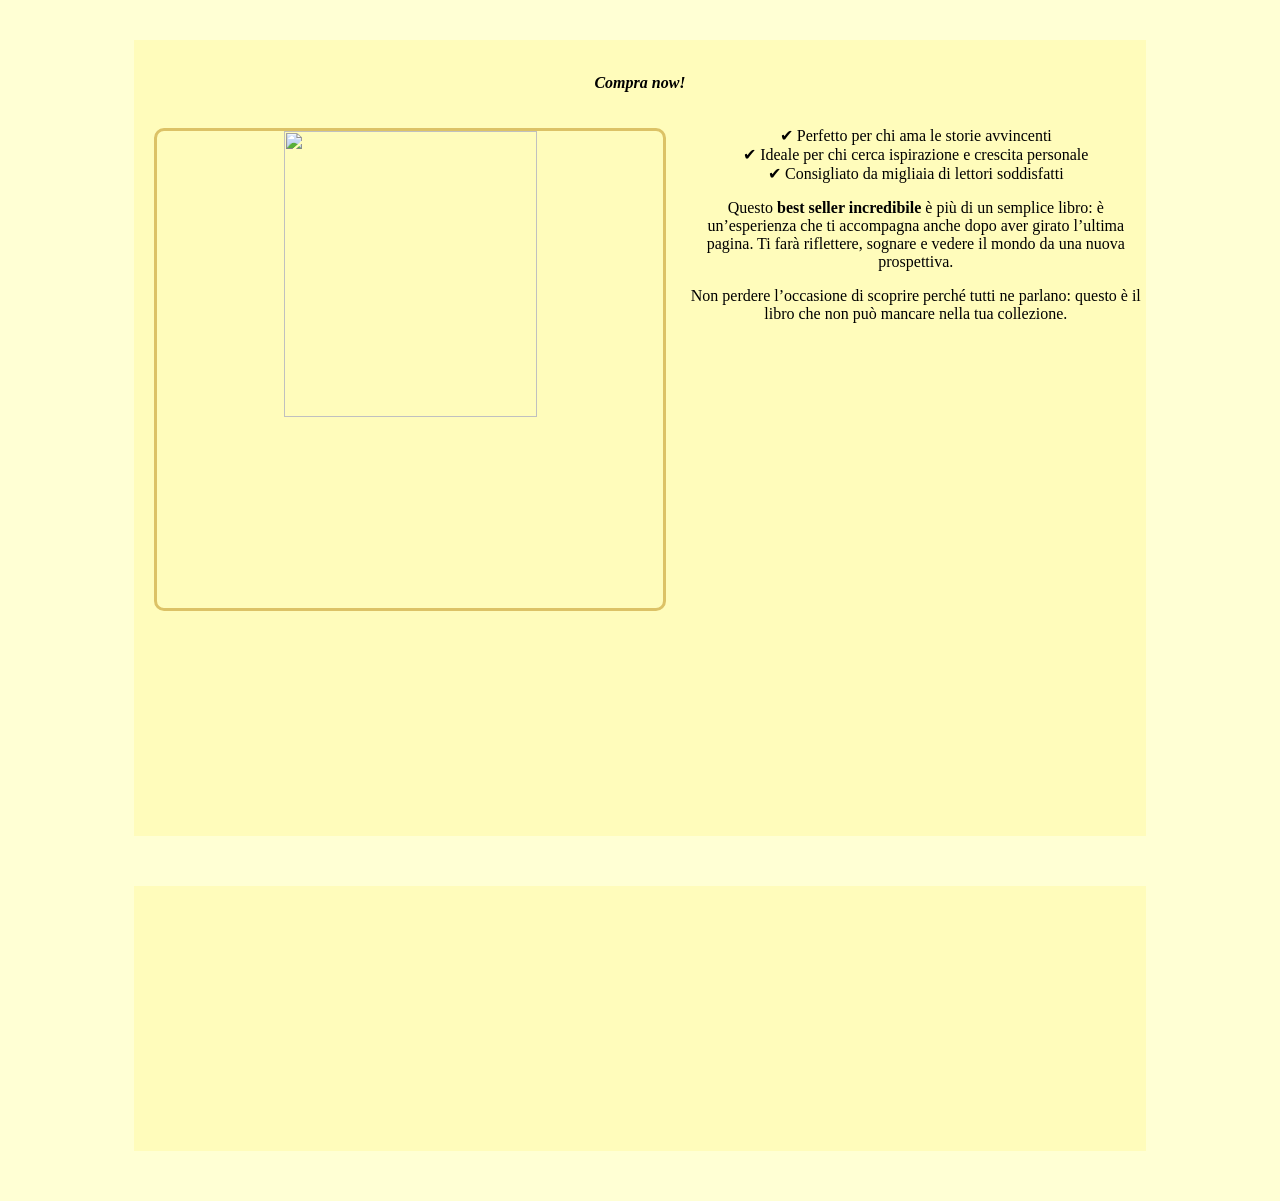
==== index.html @ 5421170f "Update index.html" ====
<html>
<head>
<title>Pagina di advertisment</title>
</head>

<body style="background-color: #ffffd4;">

<div style="width:80%; margin:40px auto; height:90%; background-color: #fffcbb; text-align:center;"><br>
    <p><b><i>Compra now!</i></b></p>
	<div><img src="Livro-bestseller-blog-Divirta-c.webp"; style="width:50%; margin:20px; height:60%;border:3px solid #dcc266; float:left;margin-right:20px; border-radius:10px;"></img></div>
	<div float:rigth;margin-right:20px> <br>✔ Perfetto per chi ama le storie avvincenti  
<br>
✔ Ideale per chi cerca ispirazione e crescita personale  
<br>
✔ Consigliato da migliaia di lettori soddisfatti  
</p>

<p>
Questo <b>best seller incredibile</b> è più di un semplice libro: è un’esperienza che ti accompagna anche dopo aver girato l’ultima pagina.
Ti farà riflettere, sognare e vedere il mondo da una nuova prospettiva.
</p>

<p>
Non perdere l’occasione di scoprire perché tutti ne parlano: questo è il libro che non può mancare nella tua collezione.</div>
</div>

<div style="width:80%; margin:50px auto; height:30%; background-color:#fffcbb;">
</div>

</body>
</html>
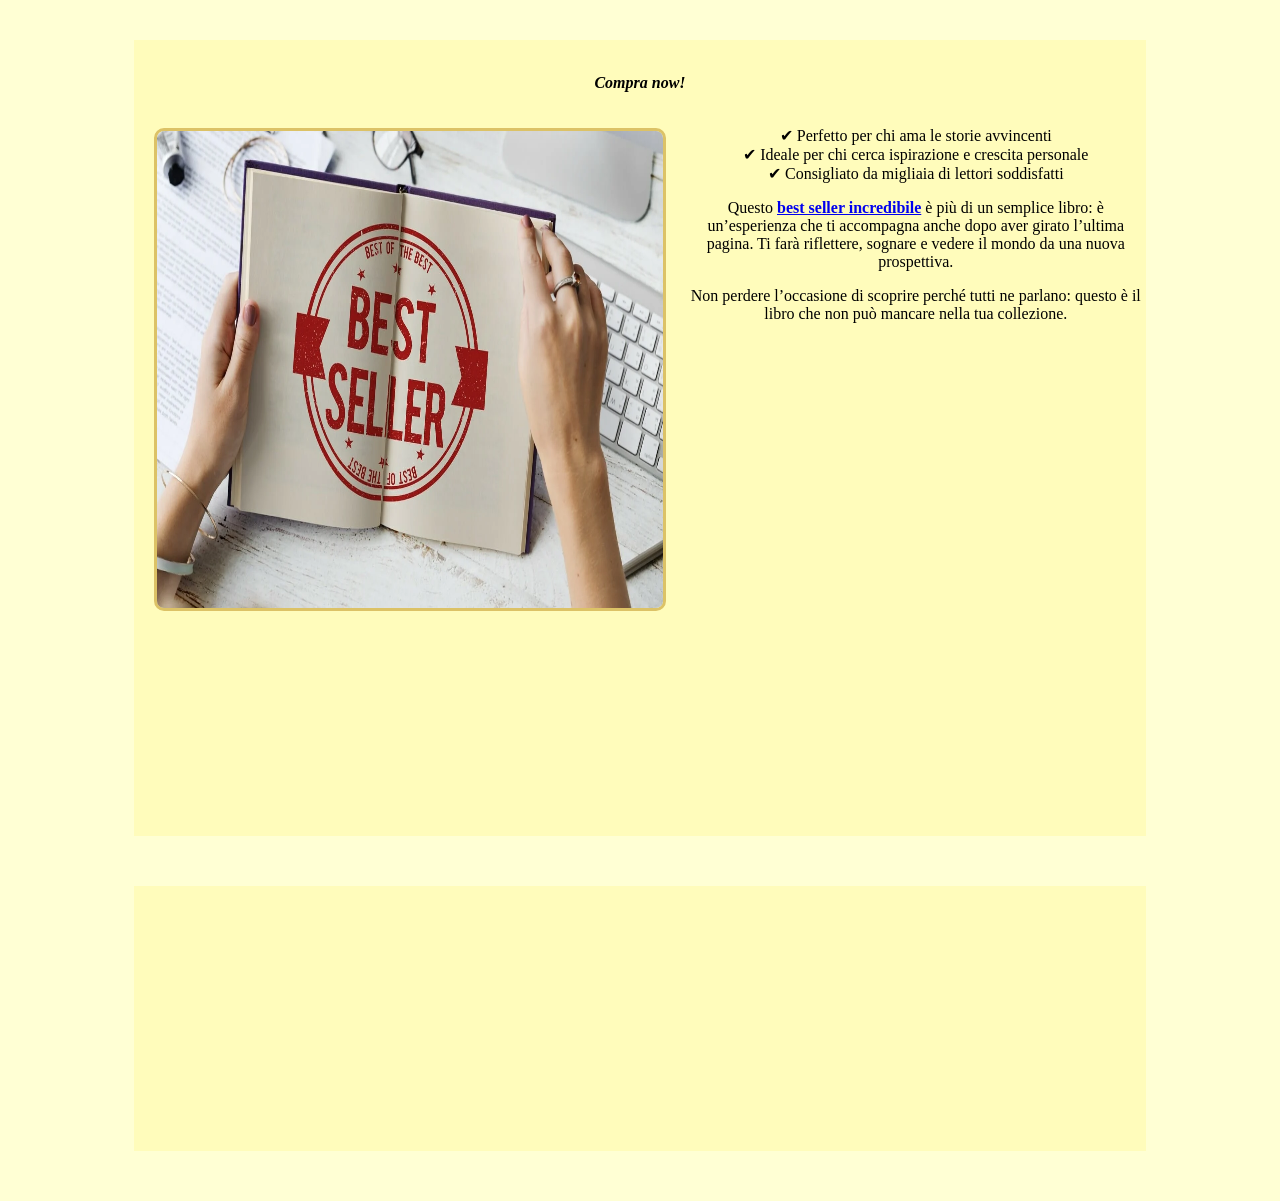
==== commit 226e4be0: "Update index.html" ====
--- a/index.html
+++ b/index.html
@@ -7,7 +7,7 @@
 
 <div style="width:80%; margin:40px auto; height:90%; background-color: #fffcbb; text-align:center;"><br>
     <p><b><i>Compra now!</i></b></p>
-	<div><img src="Livro-bestseller-blog-Divirta-c.webp"; style="width:50%; margin:20px; height:60%;border:3px solid #dcc266; float:left;margin-right:20px; border-radius:10px;"></img></div>
+	<a href="https://www.libridimpresa.it/galleria-libri/interfacce-il-libro-sulle-tecnologie-digitali/"><div><img src="Livro-bestseller-blog-Divirta-c.webp"; style="width:50%; margin:20px; height:60%;border:3px solid #dcc266; float:left;margin-right:20px; border-radius:10px;"></img></a></div>
 	<div float:rigth;margin-right:20px> <br>✔ Perfetto per chi ama le storie avvincenti  
 <br>
 ✔ Ideale per chi cerca ispirazione e crescita personale  
@@ -16,7 +16,7 @@
 </p>
 
 <p>
-Questo <b>best seller incredibile</b> è più di un semplice libro: è un’esperienza che ti accompagna anche dopo aver girato l’ultima pagina.
+Questo <a href="https://www.libridimpresa.it/galleria-libri/interfacce-il-libro-sulle-tecnologie-digitali/"><b>best seller incredibile</b></a> è più di un semplice libro: è un’esperienza che ti accompagna anche dopo aver girato l’ultima pagina.
 Ti farà riflettere, sognare e vedere il mondo da una nuova prospettiva.
 </p>
 
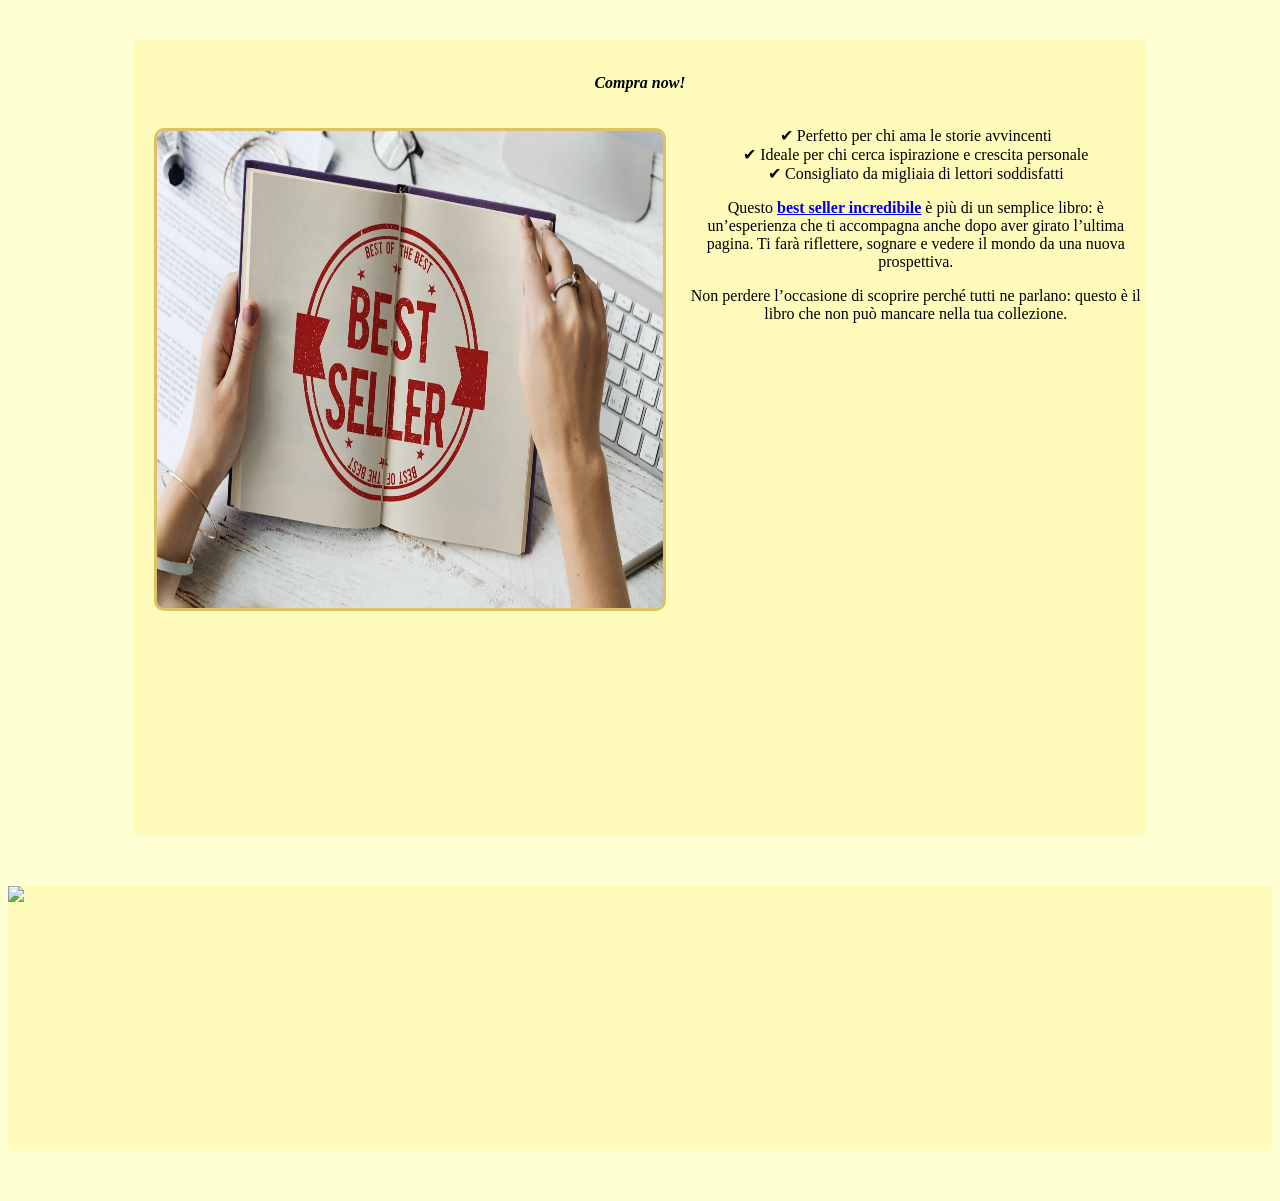
==== commit 6c361134: "Add files via upload" ====
--- a/index.html
+++ b/index.html
@@ -24,8 +24,8 @@
 Non perdere l’occasione di scoprire perché tutti ne parlano: questo è il libro che non può mancare nella tua collezione.</div>
 </div>
 
-<div style="width:80%; margin:50px auto; height:30%; background-color:#fffcbb;">
+<div style="width:100%; margin:50px auto; height:30%; background-color:#fffcbb;"><img src="cover-anteprima-libro-pezzin-min.png"; margin: auto>
 </div>
 
 </body>
-</html>
+</html>
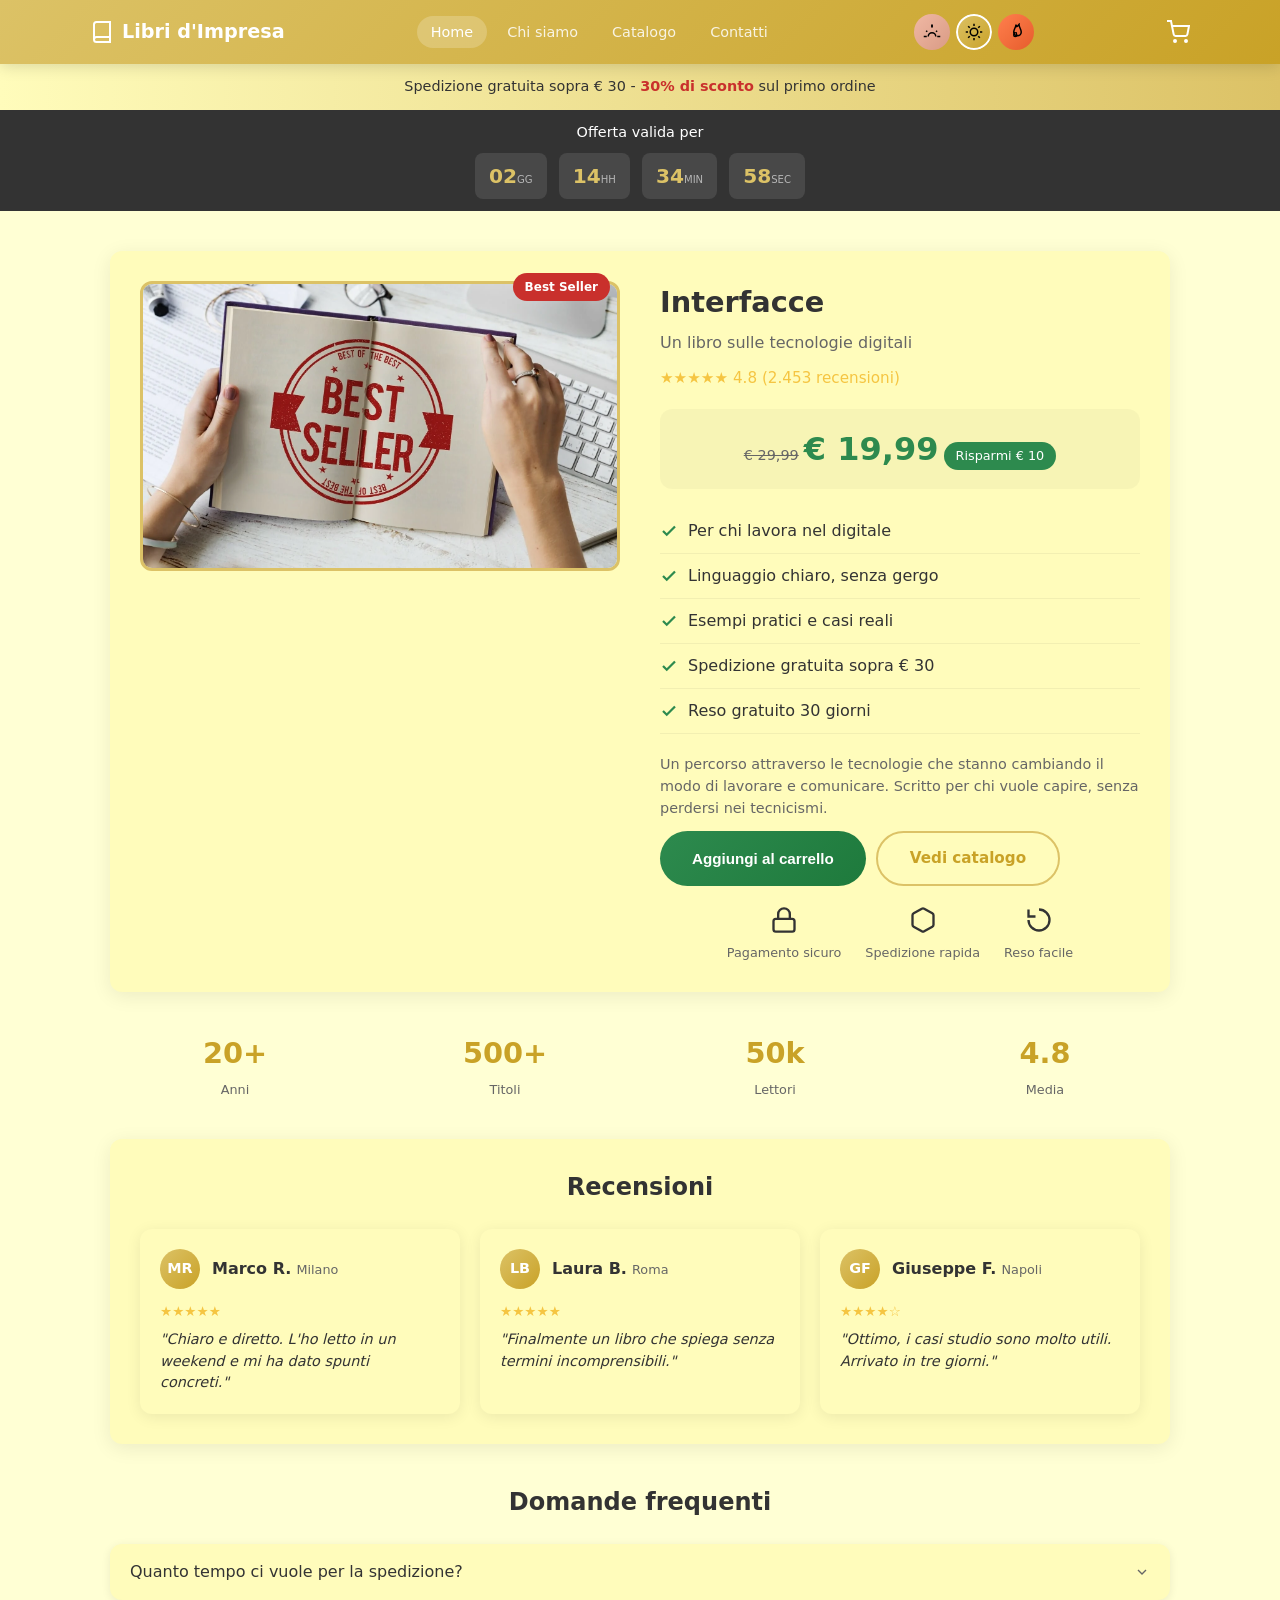
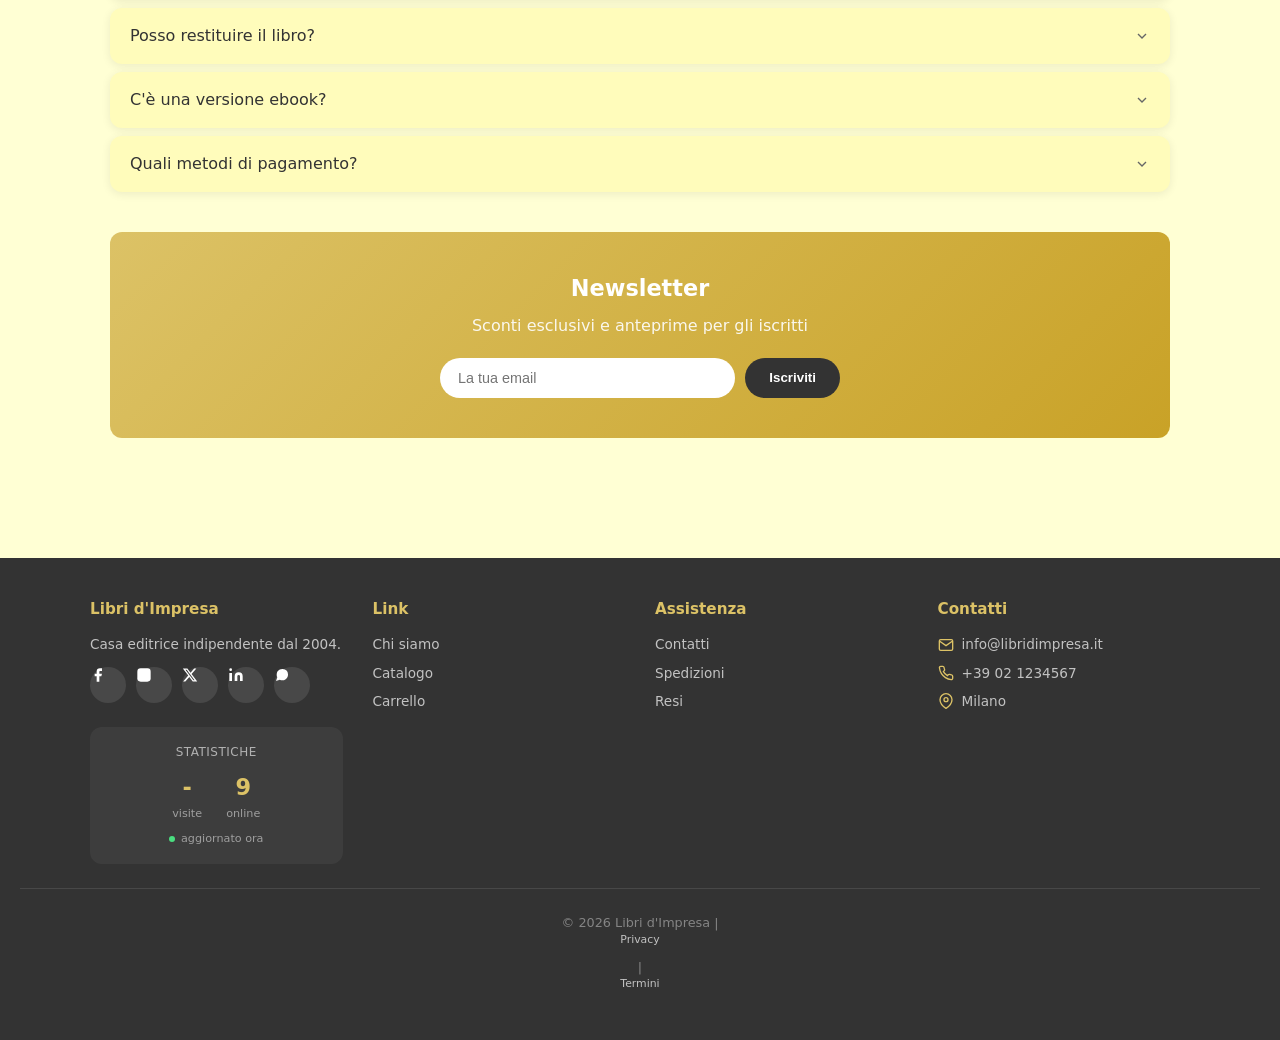
==== commit 330c24fb: "Sito completo Libri d'Impresa: e-commerce, carrello, temi, contatore visite" ====
--- a/index.html
+++ b/index.html
@@ -1,31 +1,285 @@
-<html>
-<head>
-<title>Pagina di advertisment</title>
-</head>
-
-<body style="background-color: #ffffd4;">
-
-<div style="width:80%; margin:40px auto; height:90%; background-color: #fffcbb; text-align:center;"><br>
-    <p><b><i>Compra now!</i></b></p>
-	<a href="https://www.libridimpresa.it/galleria-libri/interfacce-il-libro-sulle-tecnologie-digitali/"><div><img src="Livro-bestseller-blog-Divirta-c.webp"; style="width:50%; margin:20px; height:60%;border:3px solid #dcc266; float:left;margin-right:20px; border-radius:10px;"></img></a></div>
-	<div float:rigth;margin-right:20px> <br>✔ Perfetto per chi ama le storie avvincenti  
-<br>
-✔ Ideale per chi cerca ispirazione e crescita personale  
-<br>
-✔ Consigliato da migliaia di lettori soddisfatti  
-</p>
-
-<p>
-Questo <a href="https://www.libridimpresa.it/galleria-libri/interfacce-il-libro-sulle-tecnologie-digitali/"><b>best seller incredibile</b></a> è più di un semplice libro: è un’esperienza che ti accompagna anche dopo aver girato l’ultima pagina.
-Ti farà riflettere, sognare e vedere il mondo da una nuova prospettiva.
-</p>
-
-<p>
-Non perdere l’occasione di scoprire perché tutti ne parlano: questo è il libro che non può mancare nella tua collezione.</div>
-</div>
-
-<div style="width:100%; margin:50px auto; height:30%; background-color:#fffcbb;"><img src="cover-anteprima-libro-pezzin-min.png"; margin: auto>
-</div>
-
-</body>
-</html>+<!DOCTYPE html>
+<html lang="it">
+<head>
+    <meta charset="UTF-8">
+    <meta name="viewport" content="width=device-width, initial-scale=1.0">
+    <meta name="description" content="Interfacce - Un libro sulle tecnologie digitali">
+    <title>Interfacce | Libri d'Impresa</title>
+    <link rel="stylesheet" href="Stili.css">
+</head>
+<body>
+    <nav class="navbar">
+        <div class="navbar-inner">
+            <a href="index.html" class="navbar-brand">
+                <svg viewBox="0 0 24 24" fill="none" stroke="currentColor" stroke-width="2"><path d="M4 19.5A2.5 2.5 0 0 1 6.5 17H20"/><path d="M6.5 2H20v20H6.5A2.5 2.5 0 0 1 4 19.5v-15A2.5 2.5 0 0 1 6.5 2z"/></svg>
+                Libri d'Impresa
+            </a>
+            <ul class="navbar-nav">
+                <li><a href="index.html" class="active">Home</a></li>
+                <li><a href="chi-siamo.html">Chi siamo</a></li>
+                <li><a href="catalogo.html">Catalogo</a></li>
+                <li><a href="contatti.html">Contatti</a></li>
+            </ul>
+            <div class="theme-toggle">
+                <button class="theme-btn" data-theme="alba" title="Tema Alba">
+                    <svg viewBox="0 0 24 24"><path d="M17 18a5 5 0 0 0-10 0" stroke-width="2" fill="none" stroke="currentColor"/><line x1="12" y1="2" x2="12" y2="6" stroke-width="2.5" stroke="currentColor"/><line x1="4.22" y1="10.22" x2="5.64" y2="11.64" stroke-width="2" stroke="currentColor"/><line x1="1" y1="18" x2="5" y2="18" stroke-width="2" stroke="currentColor"/><line x1="17.36" y1="11.64" x2="18.78" y2="10.22" stroke-width="2" stroke="currentColor"/><line x1="23" y1="18" x2="19" y2="18" stroke-width="2" stroke="currentColor"/></svg>
+                </button>
+                <button class="theme-btn active" data-theme="normale" title="Tema Normale">
+                    <svg viewBox="0 0 24 24"><circle cx="12" cy="12" r="5" stroke-width="2" fill="none" stroke="currentColor"/><line x1="12" y1="1" x2="12" y2="4" stroke-width="2" stroke="currentColor"/><line x1="12" y1="20" x2="12" y2="23" stroke-width="2" stroke="currentColor"/><line x1="4.22" y1="4.22" x2="6.34" y2="6.34" stroke-width="2" stroke="currentColor"/><line x1="17.66" y1="17.66" x2="19.78" y2="19.78" stroke-width="2" stroke="currentColor"/><line x1="1" y1="12" x2="4" y2="12" stroke-width="2" stroke="currentColor"/><line x1="20" y1="12" x2="23" y2="12" stroke-width="2" stroke="currentColor"/><line x1="4.22" y1="19.78" x2="6.34" y2="17.66" stroke-width="2" stroke="currentColor"/><line x1="17.66" y1="6.34" x2="19.78" y2="4.22" stroke-width="2" stroke="currentColor"/></svg>
+                </button>
+                <button class="theme-btn" data-theme="fuoco" title="Tema Fuoco">
+                    <svg viewBox="0 0 24 24"><path d="M12 2c0 4-3 6-3 10a5 5 0 0 0 10 0c0-4-3-6-3-10-1.5 2-2.5 3-4 3z" stroke-width="2" fill="none" stroke="currentColor"/><path d="M12 12c0 2 1 3 1 4a2 2 0 0 1-4 0c0-1 1-2 1-4" stroke-width="2" fill="none" stroke="currentColor"/></svg>
+                </button>
+            </div>
+            <a href="carrello.html" class="navbar-brand cart-badge" id="cartBadge">
+                <svg viewBox="0 0 24 24" width="24" height="24" fill="none" stroke="currentColor" stroke-width="2"><circle cx="9" cy="21" r="1"/><circle cx="20" cy="21" r="1"/><path d="M1 1h4l2.68 13.39a2 2 0 0 0 2 1.61h9.72a2 2 0 0 0 2-1.61L23 6H6"/></svg>
+            </a>
+        </div>
+    </nav>
+    
+    <div class="progress"></div>
+    
+    <div class="banner promo-banner" id="promo">
+        Spedizione gratuita sopra € 30 - <span class="highlight">30% di sconto</span> sul primo ordine
+    </div>
+    
+    <div class="banner countdown-banner" id="countdown">
+        <div>Offerta valida per</div>
+        <div class="timer">
+            <div class="time-block"><span class="number" id="d">00</span><span class="label">gg</span></div>
+            <div class="time-block"><span class="number" id="h">00</span><span class="label">hh</span></div>
+            <div class="time-block"><span class="number" id="m">00</span><span class="label">min</span></div>
+            <div class="time-block"><span class="number" id="s">00</span><span class="label">sec</span></div>
+        </div>
+    </div>
+    
+    <main class="main">
+        <article class="card product">
+            <div class="product-image">
+                <span class="badge">Best Seller</span>
+                <img src="Livro-bestseller-blog-Divirta-c.webp" alt="Interfacce - Copertina">
+            </div>
+            <div class="product-info">
+                <h1>Interfacce</h1>
+                <p class="subtitle">Un libro sulle tecnologie digitali</p>
+                <p class="rating">★★★★★ 4.8 (2.453 recensioni)</p>
+                
+                <div class="price-box">
+                    <span class="old">€ 29,99</span>
+                    <span class="current">€ 19,99</span>
+                    <span class="save">Risparmi € 10</span>
+                </div>
+                
+                <ul class="features-list">
+                    <li><svg viewBox="0 0 24 24" fill="none" stroke="currentColor" stroke-width="3"><path d="M20 6L9 17l-5-5"/></svg>Per chi lavora nel digitale</li>
+                    <li><svg viewBox="0 0 24 24" fill="none" stroke="currentColor" stroke-width="3"><path d="M20 6L9 17l-5-5"/></svg>Linguaggio chiaro, senza gergo</li>
+                    <li><svg viewBox="0 0 24 24" fill="none" stroke="currentColor" stroke-width="3"><path d="M20 6L9 17l-5-5"/></svg>Esempi pratici e casi reali</li>
+                    <li><svg viewBox="0 0 24 24" fill="none" stroke="currentColor" stroke-width="3"><path d="M20 6L9 17l-5-5"/></svg>Spedizione gratuita sopra € 30</li>
+                    <li><svg viewBox="0 0 24 24" fill="none" stroke="currentColor" stroke-width="3"><path d="M20 6L9 17l-5-5"/></svg>Reso gratuito 30 giorni</li>
+                </ul>
+                
+                <p style="margin-bottom:12px;color:var(--muted);font-size:0.9em">Un percorso attraverso le tecnologie che stanno cambiando il modo di lavorare e comunicare. Scritto per chi vuole capire, senza perdersi nei tecnicismi.</p>
+                
+                <div style="display:flex;gap:10px;flex-wrap:wrap;">
+                    <button class="btn btn-add" onclick="Cart.add('interfacce')">Aggiungi al carrello</button>
+                    <a href="catalogo.html" class="btn btn-outline">Vedi catalogo</a>
+                </div>
+                
+                <div class="trust">
+                    <div class="trust-item">
+                        <svg viewBox="0 0 24 24" fill="none" stroke="currentColor" stroke-width="2"><rect x="3" y="11" width="18" height="11" rx="2"/><path d="M7 11V7a5 5 0 0 1 10 0v4"/></svg>
+                        <div>Pagamento sicuro</div>
+                    </div>
+                    <div class="trust-item">
+                        <svg viewBox="0 0 24 24" fill="none" stroke="currentColor" stroke-width="2"><path d="M21 16V8a2 2 0 0 0-1-1.73l-7-4a2 2 0 0 0-2 0l-7 4A2 2 0 0 0 3 8v8a2 2 0 0 0 1 1.73l7 4a2 2 0 0 0 2 0l7-4A2 2 0 0 0 21 16z"/></svg>
+                        <div>Spedizione rapida</div>
+                    </div>
+                    <div class="trust-item">
+                        <svg viewBox="0 0 24 24" fill="none" stroke="currentColor" stroke-width="2"><path d="M3 12a9 9 0 1 0 9-9"/><path d="M3 3v6h6"/></svg>
+                        <div>Reso facile</div>
+                    </div>
+                </div>
+            </div>
+        </article>
+        
+        <section class="stats">
+            <div><div class="stat-num">20+</div><div class="stat-label">Anni</div></div>
+            <div><div class="stat-num">500+</div><div class="stat-label">Titoli</div></div>
+            <div><div class="stat-num">50k</div><div class="stat-label">Lettori</div></div>
+            <div><div class="stat-num">4.8</div><div class="stat-label">Media</div></div>
+        </section>
+        
+        <section class="card mb-20">
+            <h2 class="section-title">Recensioni</h2>
+            <div class="reviews-grid">
+                <div class="review">
+                    <div class="review-head">
+                        <div class="review-avatar">MR</div>
+                        <div><strong>Marco R.</strong> <span style="color:var(--muted);font-size:0.8em">Milano</span></div>
+                    </div>
+                    <div class="review-stars">★★★★★</div>
+                    <p class="review-text">"Chiaro e diretto. L'ho letto in un weekend e mi ha dato spunti concreti."</p>
+                </div>
+                <div class="review">
+                    <div class="review-head">
+                        <div class="review-avatar">LB</div>
+                        <div><strong>Laura B.</strong> <span style="color:var(--muted);font-size:0.8em">Roma</span></div>
+                    </div>
+                    <div class="review-stars">★★★★★</div>
+                    <p class="review-text">"Finalmente un libro che spiega senza termini incomprensibili."</p>
+                </div>
+                <div class="review">
+                    <div class="review-head">
+                        <div class="review-avatar">GF</div>
+                        <div><strong>Giuseppe F.</strong> <span style="color:var(--muted);font-size:0.8em">Napoli</span></div>
+                    </div>
+                    <div class="review-stars">★★★★☆</div>
+                    <p class="review-text">"Ottimo, i casi studio sono molto utili. Arrivato in tre giorni."</p>
+                </div>
+            </div>
+        </section>
+        
+        <section class="faq mb-20">
+            <h2 class="section-title">Domande frequenti</h2>
+            <div class="faq-item">
+                <div class="faq-q">Quanto tempo ci vuole per la spedizione?<svg viewBox="0 0 24 24" fill="none" stroke="currentColor" stroke-width="2"><path d="M6 9l6 6 6-6"/></svg></div>
+                <div class="faq-a">La spedizione standard richiede 3-5 giorni lavorativi. Disponibile anche express in 24-48h.</div>
+            </div>
+            <div class="faq-item">
+                <div class="faq-q">Posso restituire il libro?<svg viewBox="0 0 24 24" fill="none" stroke="currentColor" stroke-width="2"><path d="M6 9l6 6 6-6"/></svg></div>
+                <div class="faq-a">Sì, entro 30 giorni dall'acquisto. Il reso è gratuito.</div>
+            </div>
+            <div class="faq-item">
+                <div class="faq-q">C'è una versione ebook?<svg viewBox="0 0 24 24" fill="none" stroke="currentColor" stroke-width="2"><path d="M6 9l6 6 6-6"/></svg></div>
+                <div class="faq-a">Sì, disponibile anche in ebook e audiolibro.</div>
+            </div>
+            <div class="faq-item">
+                <div class="faq-q">Quali metodi di pagamento?<svg viewBox="0 0 24 24" fill="none" stroke="currentColor" stroke-width="2"><path d="M6 9l6 6 6-6"/></svg></div>
+                <div class="faq-a">Carte di credito, PayPal, bonifico e contrassegno.</div>
+            </div>
+        </section>
+        
+        <section class="newsletter">
+            <h2>Newsletter</h2>
+            <p>Sconti esclusivi e anteprime per gli iscritti</p>
+            <form id="newsletterForm">
+                <input type="email" placeholder="La tua email" required>
+                <button type="submit">Iscriviti</button>
+            </form>
+        </section>
+    </main>
+    
+    <footer class="footer">
+        <div class="footer-inner">
+            <div>
+                <h4>Libri d'Impresa</h4>
+                <p>Casa editrice indipendente dal 2004.</p>
+                <div class="social-links" id="socialLinks">
+                    <a href="#" class="social-btn" data-social="facebook" title="Facebook"><svg viewBox="0 0 24 24"><path d="M18 2h-3a5 5 0 0 0-5 5v3H7v4h3v8h4v-8h3l1-4h-4V7a1 1 0 0 1 1-1h3z"/></svg></a>
+                    <a href="#" class="social-btn" data-social="instagram" title="Instagram"><svg viewBox="0 0 24 24"><rect x="2" y="2" width="20" height="20" rx="5"/><path d="M16 11.37A4 4 0 1 1 12.63 8 4 4 0 0 1 16 11.37z"/><line x1="17.5" y1="6.5" x2="17.51" y2="6.5"/></svg></a>
+                    <a href="#" class="social-btn" data-social="twitter" title="Twitter/X"><svg viewBox="0 0 24 24"><path d="M18.244 2.25h3.308l-7.227 8.26 8.502 11.24H16.17l-5.214-6.817L4.99 21.75H1.68l7.73-8.835L1.254 2.25H8.08l4.713 6.231zm-1.161 17.52h1.833L7.084 4.126H5.117z"/></svg></a>
+                    <a href="#" class="social-btn" data-social="linkedin" title="LinkedIn"><svg viewBox="0 0 24 24"><path d="M16 8a6 6 0 0 1 6 6v7h-4v-7a2 2 0 0 0-2-2 2 2 0 0 0-2 2v7h-4v-7a6 6 0 0 1 6-6z"/><rect x="2" y="9" width="4" height="12"/><circle cx="4" cy="4" r="2"/></svg></a>
+                    <a href="#" class="social-btn" data-social="whatsapp" title="WhatsApp"><svg viewBox="0 0 24 24"><path d="M21 11.5a8.38 8.38 0 0 1-.9 3.8 8.5 8.5 0 0 1-7.6 4.7 8.38 8.38 0 0 1-3.8-.9L3 21l1.9-5.7a8.38 8.38 0 0 1-.9-3.8 8.5 8.5 0 0 1 4.7-7.6 8.38 8.38 0 0 1 3.8-.9h.5a8.48 8.48 0 0 1 8 8v.5z"/></svg></a>
+                </div>
+                <div class="visitors">
+                    <div class="visitors-title">Statistiche</div>
+                    <div class="visitors-stats">
+                        <div><strong id="totalVisits">-</strong><span>visite</span></div>
+                        <div><strong id="onlineNow">-</strong><span>online</span></div>
+                    </div>
+                    <div style="margin-top:8px;font-size:0.7em;color:rgba(255,255,255,0.5)"><span class="live-dot"></span>aggiornato ora</div>
+                </div>
+            </div>
+            <div>
+                <h4>Link</h4>
+                <a href="chi-siamo.html">Chi siamo</a>
+                <a href="catalogo.html">Catalogo</a>
+                <a href="carrello.html">Carrello</a>
+            </div>
+            <div>
+                <h4>Assistenza</h4>
+                <a href="contatti.html">Contatti</a>
+                <a href="#">Spedizioni</a>
+                <a href="#">Resi</a>
+            </div>
+            <div>
+                <h4>Contatti</h4>
+                <div class="footer-contact"><svg viewBox="0 0 24 24" fill="none" stroke="currentColor" stroke-width="2"><path d="M4 4h16c1.1 0 2 .9 2 2v12c0 1.1-.9 2-2 2H4c-1.1 0-2-.9-2-2V6c0-1.1.9-2 2-2z"/><polyline points="22,6 12,13 2,6"/></svg><span id="contactEmail">info@libridimpresa.it</span></div>
+                <div class="footer-contact"><svg viewBox="0 0 24 24" fill="none" stroke="currentColor" stroke-width="2"><path d="M22 16.92v3a2 2 0 0 1-2.18 2 19.79 19.79 0 0 1-8.63-3.07 19.5 19.5 0 0 1-6-6 19.79 19.79 0 0 1-3.07-8.67A2 2 0 0 1 4.11 2h3a2 2 0 0 1 2 1.72 12.84 12.84 0 0 0 .7 2.81 2 2 0 0 1-.45 2.11L8.09 9.91a16 16 0 0 0 6 6l1.27-1.27a2 2 0 0 1 2.11-.45 12.84 12.84 0 0 0 2.81.7A2 2 0 0 1 22 16.92z"/></svg><span id="contactPhone">+39 02 1234567</span></div>
+                <div class="footer-contact"><svg viewBox="0 0 24 24" fill="none" stroke="currentColor" stroke-width="2"><path d="M21 10c0 7-9 13-9 13s-9-6-9-13a9 9 0 0 1 18 0z"/><circle cx="12" cy="10" r="3"/></svg><span id="contactCity">Milano</span></div>
+            </div>
+        </div>
+        <div class="footer-bottom">
+            &copy; 2026 Libri d'Impresa | <a href="#">Privacy</a> | <a href="#">Termini</a>
+        </div>
+    </footer>
+    
+    <button class="to-top" id="toTop" aria-label="Torna su">
+        <svg viewBox="0 0 24 24" fill="none" stroke="currentColor" stroke-width="2.5"><path d="M18 15l-6-6-6 6"/></svg>
+    </button>
+    
+    <script src="config.js"></script>
+    <script src="cart.js"></script>
+    <script>
+        // Theme
+        const themeBtns = document.querySelectorAll('.theme-btn');
+        const savedTheme = localStorage.getItem('theme') || 'normale';
+        document.documentElement.setAttribute('data-theme', savedTheme);
+        themeBtns.forEach(b => { if (b.dataset.theme === savedTheme) b.classList.add('active'); });
+        themeBtns.forEach(b => b.addEventListener('click', () => {
+            themeBtns.forEach(x => x.classList.remove('active'));
+            b.classList.add('active');
+            document.documentElement.setAttribute('data-theme', b.dataset.theme);
+            localStorage.setItem('theme', b.dataset.theme);
+        }));
+        
+        // Config - social links
+        if (typeof CONFIG !== 'undefined') {
+            document.querySelectorAll('[data-social]').forEach(el => {
+                const key = el.dataset.social;
+                if (CONFIG.social[key]) {
+                    el.href = key === 'whatsapp' ? `https://wa.me/${CONFIG.social.whatsapp}` : CONFIG.social[key];
+                }
+            });
+            document.getElementById('contactEmail').textContent = CONFIG.sito.email;
+            document.getElementById('contactPhone').textContent = CONFIG.sito.telefono;
+            document.getElementById('contactCity').textContent = CONFIG.sito.citta;
+        }
+        
+        // Countdown
+        const end = localStorage.getItem('cdEnd') || (localStorage.setItem('cdEnd', Date.now() + 2*86400000 + 14*3600000 + 35*60000), localStorage.getItem('cdEnd'));
+        const cd = () => {
+            const d = end - Date.now();
+            if (d <= 0) { document.getElementById('countdown').classList.add('hidden'); document.getElementById('promo').classList.add('hidden'); return; }
+            document.getElementById('d').textContent = String(Math.floor(d/86400000)).padStart(2,'0');
+            document.getElementById('h').textContent = String(Math.floor((d%86400000)/3600000)).padStart(2,'0');
+            document.getElementById('m').textContent = String(Math.floor((d%3600000)/60000)).padStart(2,'0');
+            document.getElementById('s').textContent = String(Math.floor((d%60000)/1000)).padStart(2,'0');
+        };
+        setInterval(cd, 1000); cd();
+        
+        // FAQ
+        document.querySelectorAll('.faq-q').forEach(q => q.addEventListener('click', () => q.parentElement.classList.toggle('open')));
+        
+        // Newsletter
+        document.getElementById('newsletterForm').addEventListener('submit', e => {
+            e.preventDefault();
+            alert('Grazie per l\'iscrizione!');
+        });
+        
+        // Scroll
+        const prog = document.querySelector('.progress'), toTop = document.getElementById('toTop');
+        window.addEventListener('scroll', () => {
+            const y = window.scrollY, max = document.body.scrollHeight - innerHeight;
+            prog.style.width = `${(y/max)*100}%`;
+            toTop.classList.toggle('show', y > 300);
+        });
+        toTop.addEventListener('click', () => {
+            const start = scrollY, t0 = performance.now();
+            const ease = t => t===1?1:1-Math.pow(2,-10*t);
+            const run = t => { const p = Math.min((t-t0)/1500,1); scrollTo(0, start*(1-ease(p))); if(p<1) requestAnimationFrame(run); };
+            requestAnimationFrame(run);
+        });
+    </script>
+</body>
+</html>
--- a/Stili.css
+++ b/Stili.css
@@ -0,0 +1,281 @@
+:root {
+    --primary: #dcc266;
+    --primary-dark: #c9a227;
+    --bg: #ffffd4;
+    --card: #fffcbb;
+    --text: #333;
+    --muted: #666;
+    --success: #2d8a4e;
+    --danger: #c9302c;
+    --shadow: rgba(0,0,0,0.08);
+    --radius: 12px;
+}
+
+[data-theme="alba"] {
+    --primary: #f0b8a4;
+    --primary-dark: #d99b85;
+    --bg: #fef7f4;
+    --card: #fffcfa;
+    --text: #3d2f2a;
+    --muted: #7a645c;
+    --success: #6a9960;
+    --danger: #c2706d;
+}
+
+[data-theme="fuoco"] {
+    --primary: #ff7f4d;
+    --primary-dark: #e65c2c;
+    --bg: #fff8f4;
+    --card: #fff2ed;
+    --text: #2a1a12;
+    --muted: #7a5c4a;
+    --success: #f59e42;
+    --danger: #ef4444;
+}
+
+* { box-sizing: border-box; margin: 0; padding: 0; }
+html { scroll-behavior: smooth; }
+body { background: var(--bg); font-family: system-ui, -apple-system, sans-serif; color: var(--text); line-height: 1.5; }
+
+/* NAVBAR */
+.navbar { background: linear-gradient(135deg, var(--primary), var(--primary-dark)); padding: 14px 24px; position: sticky; top: 0; z-index: 100; box-shadow: 0 2px 15px rgba(0,0,0,0.15); }
+.navbar-inner { max-width: 1100px; margin: 0 auto; display: flex; justify-content: space-between; align-items: center; gap: 20px; }
+.navbar-brand { color: #fff; font-size: 1.2em; font-weight: 700; text-decoration: none; display: flex; align-items: center; gap: 8px; }
+.navbar-brand svg { width: 24px; height: 24px; }
+.navbar-nav { display: flex; gap: 6px; list-style: none; }
+.navbar-nav a { color: rgba(255,255,255,0.85); text-decoration: none; padding: 8px 14px; border-radius: 20px; font-size: 0.9em; transition: all 0.2s; }
+.navbar-nav a:hover, .navbar-nav a.active { background: rgba(255,255,255,0.2); color: #fff; }
+
+/* THEME SWITCHER */
+.theme-toggle { display: flex; gap: 6px; align-items: center; }
+.theme-btn { 
+    width: 36px; height: 36px; border: none; border-radius: 50%; 
+    cursor: pointer; transition: all 0.2s; position: relative; overflow: hidden;
+    display: flex; align-items: center; justify-content: center;
+}
+.theme-btn::before { content: ''; position: absolute; inset: 0; border-radius: 50%; border: 2px solid transparent; transition: all 0.2s; }
+.theme-btn:hover { transform: scale(1.05); }
+.theme-btn.active::before { border-color: #fff; }
+.theme-btn svg { width: 18px; height: 18px; stroke: #fff; stroke-width: 2; fill: none; }
+.theme-btn[data-theme="alba"] { background: linear-gradient(135deg, #f0b8a4, #d99b85); }
+.theme-btn[data-theme="normale"] { background: linear-gradient(135deg, #dcc266, #c9a227); }
+.theme-btn[data-theme="fuoco"] { background: linear-gradient(135deg, #ff7f4d, #e65c2c); }
+
+/* BANNERS */
+.banner { padding: 12px 16px; text-align: center; font-size: 0.9em; transition: all 0.4s; }
+.banner.hidden { max-height: 0; padding: 0; opacity: 0; overflow: hidden; }
+.promo-banner { background: linear-gradient(90deg, var(--card), var(--primary)); color: var(--text); }
+.promo-banner .highlight { color: var(--danger); font-weight: 700; }
+.countdown-banner { background: var(--text); color: #fff; }
+.countdown-banner .timer { display: inline-flex; gap: 12px; margin-top: 10px; }
+.countdown-banner .time-block { background: rgba(255,255,255,0.1); padding: 8px 14px; border-radius: 8px; min-width: 50px; }
+.countdown-banner .number { font-size: 1.4em; font-weight: 700; color: var(--primary); }
+.countdown-banner .label { font-size: 0.7em; opacity: 0.6; text-transform: uppercase; }
+
+/* MAIN CONTENT */
+.main { max-width: 1100px; margin: 0 auto; padding: 40px 20px; }
+.card { background: var(--card); border-radius: var(--radius); padding: 30px; box-shadow: 0 4px 20px var(--shadow); }
+
+/* HERO PRODUCT */
+.product { display: grid; grid-template-columns: 1fr 1fr; gap: 40px; align-items: start; }
+@media (max-width: 768px) { .product { grid-template-columns: 1fr; } }
+.product-image { text-align: center; position: relative; }
+.product-image .badge { position: absolute; top: -8px; right: 10px; background: var(--danger); color: #fff; padding: 5px 12px; border-radius: 20px; font-size: 0.75em; font-weight: 600; }
+.product-image img { max-width: 100%; border: 3px solid var(--primary); border-radius: var(--radius); }
+
+.product-info h1 { font-size: 1.8em; margin-bottom: 6px; }
+.product-info .subtitle { color: var(--muted); margin-bottom: 12px; }
+.product-info .rating { color: #f5c542; font-size: 0.95em; margin-bottom: 20px; }
+
+.price-box { background: rgba(0,0,0,0.03); padding: 16px; border-radius: var(--radius); text-align: center; margin-bottom: 20px; }
+.price-box .old { text-decoration: line-through; color: var(--muted); font-size: 0.9em; }
+.price-box .current { font-size: 2em; font-weight: 700; color: var(--success); }
+.price-box .save { display: inline-block; background: var(--success); color: #fff; padding: 4px 12px; border-radius: 20px; font-size: 0.8em; margin-top: 8px; }
+
+.features-list { list-style: none; margin-bottom: 20px; }
+.features-list li { padding: 10px 0; display: flex; align-items: center; gap: 10px; border-bottom: 1px solid rgba(0,0,0,0.05); }
+.features-list svg { width: 18px; height: 18px; stroke: var(--success); flex-shrink: 0; }
+
+.btn { display: inline-block; background: linear-gradient(135deg, var(--primary), var(--primary-dark)); color: #fff; padding: 14px 32px; border-radius: 50px; text-decoration: none; font-weight: 600; font-size: 0.95em; transition: all 0.2s; border: none; cursor: pointer; }
+.btn:hover { transform: translateY(-2px); box-shadow: 0 6px 20px rgba(0,0,0,0.15); }
+
+.trust { display: flex; justify-content: center; gap: 24px; margin-top: 20px; flex-wrap: wrap; }
+.trust-item { text-align: center; font-size: 0.8em; color: var(--muted); }
+.trust-item svg { width: 28px; height: 28px; margin-bottom: 4px; stroke: var(--text); }
+
+/* STATS */
+.stats { display: grid; grid-template-columns: repeat(4, 1fr); gap: 20px; margin: 40px 0; text-align: center; }
+@media (max-width: 600px) { .stats { grid-template-columns: repeat(2, 1fr); } }
+.stat-num { font-size: 1.8em; font-weight: 700; color: var(--primary-dark); }
+.stat-label { font-size: 0.8em; color: var(--muted); margin-top: 4px; }
+
+/* SECTIONS */
+.section-title { font-size: 1.5em; margin-bottom: 24px; text-align: center; }
+.reviews-grid, .features-grid, .catalog-grid, .team-grid { display: grid; grid-template-columns: repeat(auto-fit, minmax(260px, 1fr)); gap: 20px; }
+
+.review { background: var(--card); padding: 20px; border-radius: var(--radius); box-shadow: 0 3px 15px var(--shadow); }
+.review-head { display: flex; align-items: center; gap: 12px; margin-bottom: 12px; }
+.review-avatar { width: 40px; height: 40px; border-radius: 50%; background: linear-gradient(135deg, var(--primary), var(--primary-dark)); display: flex; align-items: center; justify-content: center; color: #fff; font-weight: 600; font-size: 0.9em; }
+.review-stars { color: #f5c542; font-size: 0.85em; margin-bottom: 8px; }
+.review-text { font-size: 0.9em; font-style: italic; color: var(--text); }
+
+.feature { background: var(--card); padding: 24px; border-radius: var(--radius); text-align: center; box-shadow: 0 3px 15px var(--shadow); }
+.feature-icon { width: 48px; height: 48px; margin: 0 auto 12px; background: linear-gradient(135deg, var(--primary), var(--primary-dark)); border-radius: 50%; display: flex; align-items: center; justify-content: center; }
+.feature-icon svg { width: 24px; height: 24px; stroke: #fff; }
+.feature-title { font-size: 1em; margin-bottom: 6px; }
+.feature-desc { font-size: 0.85em; color: var(--muted); }
+
+/* FAQ */
+.faq { margin: 40px 0; }
+.faq-item { background: var(--card); margin-bottom: 8px; border-radius: var(--radius); overflow: hidden; box-shadow: 0 2px 10px var(--shadow); }
+.faq-q { padding: 16px 20px; cursor: pointer; display: flex; justify-content: space-between; align-items: center; font-weight: 500; transition: background 0.2s; }
+.faq-q:hover { background: rgba(0,0,0,0.02); }
+.faq-q svg { width: 16px; height: 16px; transition: transform 0.3s; stroke: var(--muted); }
+.faq-item.open .faq-q svg { transform: rotate(180deg); }
+.faq-a { padding: 0 20px; max-height: 0; overflow: hidden; transition: all 0.3s; font-size: 0.9em; color: var(--muted); }
+.faq-item.open .faq-a { padding: 0 20px 16px; max-height: 300px; }
+
+/* NEWSLETTER */
+.newsletter { background: linear-gradient(135deg, var(--primary), var(--primary-dark)); padding: 40px; border-radius: var(--radius); text-align: center; color: #fff; margin: 40px 0; }
+.newsletter h2 { font-size: 1.4em; margin-bottom: 8px; }
+.newsletter p { margin-bottom: 20px; opacity: 0.9; }
+.newsletter form { display: flex; gap: 10px; max-width: 400px; margin: 0 auto; flex-wrap: wrap; justify-content: center; }
+.newsletter input { flex: 1; min-width: 180px; padding: 12px 18px; border: none; border-radius: 50px; font-size: 0.9em; }
+.newsletter button { padding: 12px 24px; background: var(--text); color: #fff; border: none; border-radius: 50px; font-weight: 600; cursor: pointer; transition: all 0.2s; }
+.newsletter button:hover { background: #000; transform: scale(1.02); }
+
+/* FORMS */
+.form-group { margin-bottom: 16px; }
+.form-label { display: block; margin-bottom: 6px; font-weight: 500; font-size: 0.9em; }
+.form-input { width: 100%; padding: 10px 14px; border: 2px solid #ddd; border-radius: 8px; font-size: 0.95em; font-family: inherit; transition: border-color 0.2s; }
+.form-input:focus { outline: none; border-color: var(--primary); }
+textarea.form-input { min-height: 100px; resize: vertical; }
+
+/* HONEYPOT - Anti-bot */
+.honeypot { position: absolute; left: -9999px; opacity: 0; height: 0; overflow: hidden; }
+
+/* FOOTER */
+.footer { background: var(--text); color: #fff; padding: 40px 20px; margin-top: 40px; }
+.footer-inner { max-width: 1100px; margin: 0 auto; display: grid; grid-template-columns: repeat(auto-fit, minmax(180px, 1fr)); gap: 30px; }
+.footer h4 { font-size: 0.95em; margin-bottom: 14px; color: var(--primary); }
+.footer p, .footer a { color: rgba(255,255,255,0.7); font-size: 0.85em; text-decoration: none; display: block; margin-bottom: 8px; transition: color 0.2s; }
+.footer a:hover { color: var(--primary); }
+.footer-contact { display: flex; align-items: center; gap: 8px; margin-bottom: 8px; }
+.footer-contact svg { width: 16px; height: 16px; stroke: var(--primary); flex-shrink: 0; }
+.footer-contact span { color: rgba(255,255,255,0.7); font-size: 0.85em; }
+
+.social-links { display: flex; gap: 10px; margin-top: 12px; }
+.social-btn { width: 36px; height: 36px; background: rgba(255,255,255,0.1); border-radius: 50%; display: flex; align-items: center; justify-content: center; transition: all 0.2s; }
+.social-btn svg { width: 16px; height: 16px; fill: #fff; }
+.social-btn:hover { background: var(--primary); transform: translateY(-2px); }
+
+.visitors { background: rgba(255,255,255,0.05); padding: 16px; border-radius: var(--radius); margin-top: 16px; text-align: center; }
+.visitors-title { font-size: 0.75em; color: rgba(255,255,255,0.6); margin-bottom: 10px; text-transform: uppercase; letter-spacing: 0.5px; }
+.visitors-stats { display: flex; justify-content: center; gap: 24px; }
+.visitors-stats strong { font-size: 1.4em; color: var(--primary); }
+.visitors-stats span { font-size: 0.7em; color: rgba(255,255,255,0.5); display: block; margin-top: 2px; }
+.live-dot { display: inline-block; width: 6px; height: 6px; background: #4ade80; border-radius: 50%; margin-right: 6px; animation: pulse 2s infinite; }
+@keyframes pulse { 0%, 100% { opacity: 1; } 50% { opacity: 0.4; } }
+
+.footer-bottom { text-align: center; padding-top: 24px; margin-top: 24px; border-top: 1px solid rgba(255,255,255,0.1); font-size: 0.8em; color: rgba(255,255,255,0.4); }
+
+/* BACK TO TOP */
+.to-top { position: fixed; bottom: 24px; right: 24px; width: 44px; height: 44px; background: var(--primary); color: #fff; border: none; border-radius: 50%; cursor: pointer; opacity: 0; visibility: hidden; transition: all 0.2s; display: flex; align-items: center; justify-content: center; box-shadow: 0 4px 15px rgba(0,0,0,0.2); }
+.to-top.show { opacity: 1; visibility: visible; }
+.to-top:hover { transform: translateY(-2px); background: var(--primary-dark); }
+.to-top svg { width: 20px; height: 20px; }
+
+/* PROGRESS BAR */
+.progress { position: fixed; top: 0; left: 0; height: 2px; background: linear-gradient(90deg, var(--primary), var(--primary-dark)); width: 0%; z-index: 101; }
+
+/* PAGE HEADER */
+.page-header { background: linear-gradient(135deg, var(--primary), var(--primary-dark)); padding: 50px 20px; text-align: center; color: #fff; }
+.page-header h1 { font-size: 1.8em; margin-bottom: 6px; }
+.page-header p { opacity: 0.9; }
+
+/* CATALOG */
+.book { background: var(--card); border-radius: var(--radius); overflow: hidden; box-shadow: 0 3px 15px var(--shadow); transition: transform 0.2s; }
+.book:hover { transform: translateY(-4px); }
+.book-cover { width: 100%; height: 240px; object-fit: cover; background: linear-gradient(135deg, var(--primary), var(--primary-dark)); }
+.book-body { padding: 18px; }
+.book-title { font-size: 1em; margin-bottom: 4px; }
+.book-author { font-size: 0.8em; color: var(--muted); margin-bottom: 10px; }
+.book-price { font-size: 1.1em; font-weight: 700; color: var(--success); }
+
+/* TEAM */
+.team { background: var(--card); padding: 24px; border-radius: var(--radius); text-align: center; }
+.team-avatar { width: 70px; height: 70px; border-radius: 50%; background: linear-gradient(135deg, var(--primary), var(--primary-dark)); margin: 0 auto 12px; display: flex; align-items: center; justify-content: center; }
+.team-avatar svg { width: 32px; height: 32px; stroke: #fff; }
+.team-name { font-size: 1em; margin-bottom: 4px; }
+.team-role { font-size: 0.8em; color: var(--muted); }
+
+/* BREADCRUMB */
+.breadcrumb { padding: 12px 0; font-size: 0.8em; color: var(--muted); }
+.breadcrumb a { color: var(--primary-dark); text-decoration: none; }
+.breadcrumb a:hover { text-decoration: underline; }
+
+/* UTILITIES */
+.hidden { display: none !important; }
+.text-center { text-align: center; }
+.mt-20 { margin-top: 20px; }
+.mb-20 { margin-bottom: 20px; }
+.btn-outline { background: transparent; border: 2px solid var(--primary); color: var(--primary-dark); }
+.btn-outline:hover { background: var(--primary); color: #fff; }
+
+/* CART BADGE */
+.cart-badge { position: relative; }
+.cart-badge[data-count]:not([data-count="0"])::after { 
+    content: attr(data-count); 
+    position: absolute; 
+    top: -8px; 
+    right: -8px; 
+    background: var(--danger); 
+    color: #fff; 
+    font-size: 0.65em; 
+    font-weight: 700; 
+    min-width: 16px; 
+    height: 16px; 
+    border-radius: 50%; 
+    display: flex; 
+    align-items: center; 
+    justify-content: center; 
+}
+
+/* CART NOTIFICATION */
+.cart-notification { position: fixed; bottom: 20px; left: 50%; transform: translateX(-50%) translateY(100px); background: var(--text); color: #fff; padding: 12px 24px; border-radius: 50px; font-size: 0.9em; z-index: 200; opacity: 0; transition: all 0.3s; }
+.cart-notification.show { transform: translateX(-50%) translateY(0); opacity: 1; }
+
+/* CART PAGE */
+.empty-cart { text-align: center; padding: 60px 20px; }
+.empty-cart svg { margin-bottom: 20px; opacity: 0.5; }
+.empty-cart h3 { margin-bottom: 8px; }
+.empty-cart a { color: var(--primary-dark); }
+
+.cart-items { margin-bottom: 24px; }
+.cart-item { display: grid; grid-template-columns: 80px 1fr auto auto auto; gap: 16px; align-items: center; padding: 16px 0; border-bottom: 1px solid rgba(0,0,0,0.08); }
+@media (max-width: 600px) { .cart-item { grid-template-columns: 60px 1fr; gap: 12px; } .cart-item-qty, .cart-item-total { grid-column: 2; } }
+.cart-item-img img { width: 80px; height: 100px; object-fit: cover; border-radius: 6px; }
+.cart-item-placeholder { width: 80px; height: 100px; background: linear-gradient(135deg, var(--primary), var(--primary-dark)); border-radius: 6px; display: flex; align-items: center; justify-content: center; color: #fff; }
+.cart-item-info h4 { font-size: 1em; margin-bottom: 4px; }
+.cart-item-price { font-size: 0.85em; color: var(--muted); }
+.cart-item-qty { display: flex; align-items: center; gap: 8px; }
+.cart-item-qty button { width: 28px; height: 28px; border: 1px solid #ddd; background: #fff; border-radius: 4px; cursor: pointer; font-size: 1.1em; }
+.cart-item-qty span { min-width: 24px; text-align: center; font-weight: 600; }
+.cart-item-total { font-weight: 700; font-size: 1em; }
+.cart-item-remove { background: none; border: none; cursor: pointer; color: var(--muted); padding: 4px; }
+.cart-item-remove:hover { color: var(--danger); }
+
+.cart-summary { background: rgba(0,0,0,0.02); padding: 20px; border-radius: var(--radius); margin-bottom: 20px; }
+.cart-row { display: flex; justify-content: space-between; padding: 8px 0; }
+.cart-row.cart-total { border-top: 2px solid rgba(0,0,0,0.1); margin-top: 8px; padding-top: 16px; font-size: 1.1em; font-weight: 700; }
+.cart-shipping-note { font-size: 0.8em; color: var(--muted); margin-top: 8px; }
+
+.cart-actions { display: flex; gap: 12px; flex-wrap: wrap; }
+.cart-actions .btn { flex: 1; text-align: center; min-width: 160px; }
+
+/* ADD TO CART BUTTON */
+.btn-add { background: linear-gradient(135deg, var(--success), #1e7a3c); }
+.btn-add:hover { transform: translateY(-2px); box-shadow: 0 4px 15px rgba(45,138,78,0.3); }
+
+/* PRINT */
+@media print { .navbar, .banner, .to-top, .newsletter, .progress, .theme-toggle { display: none !important; } }
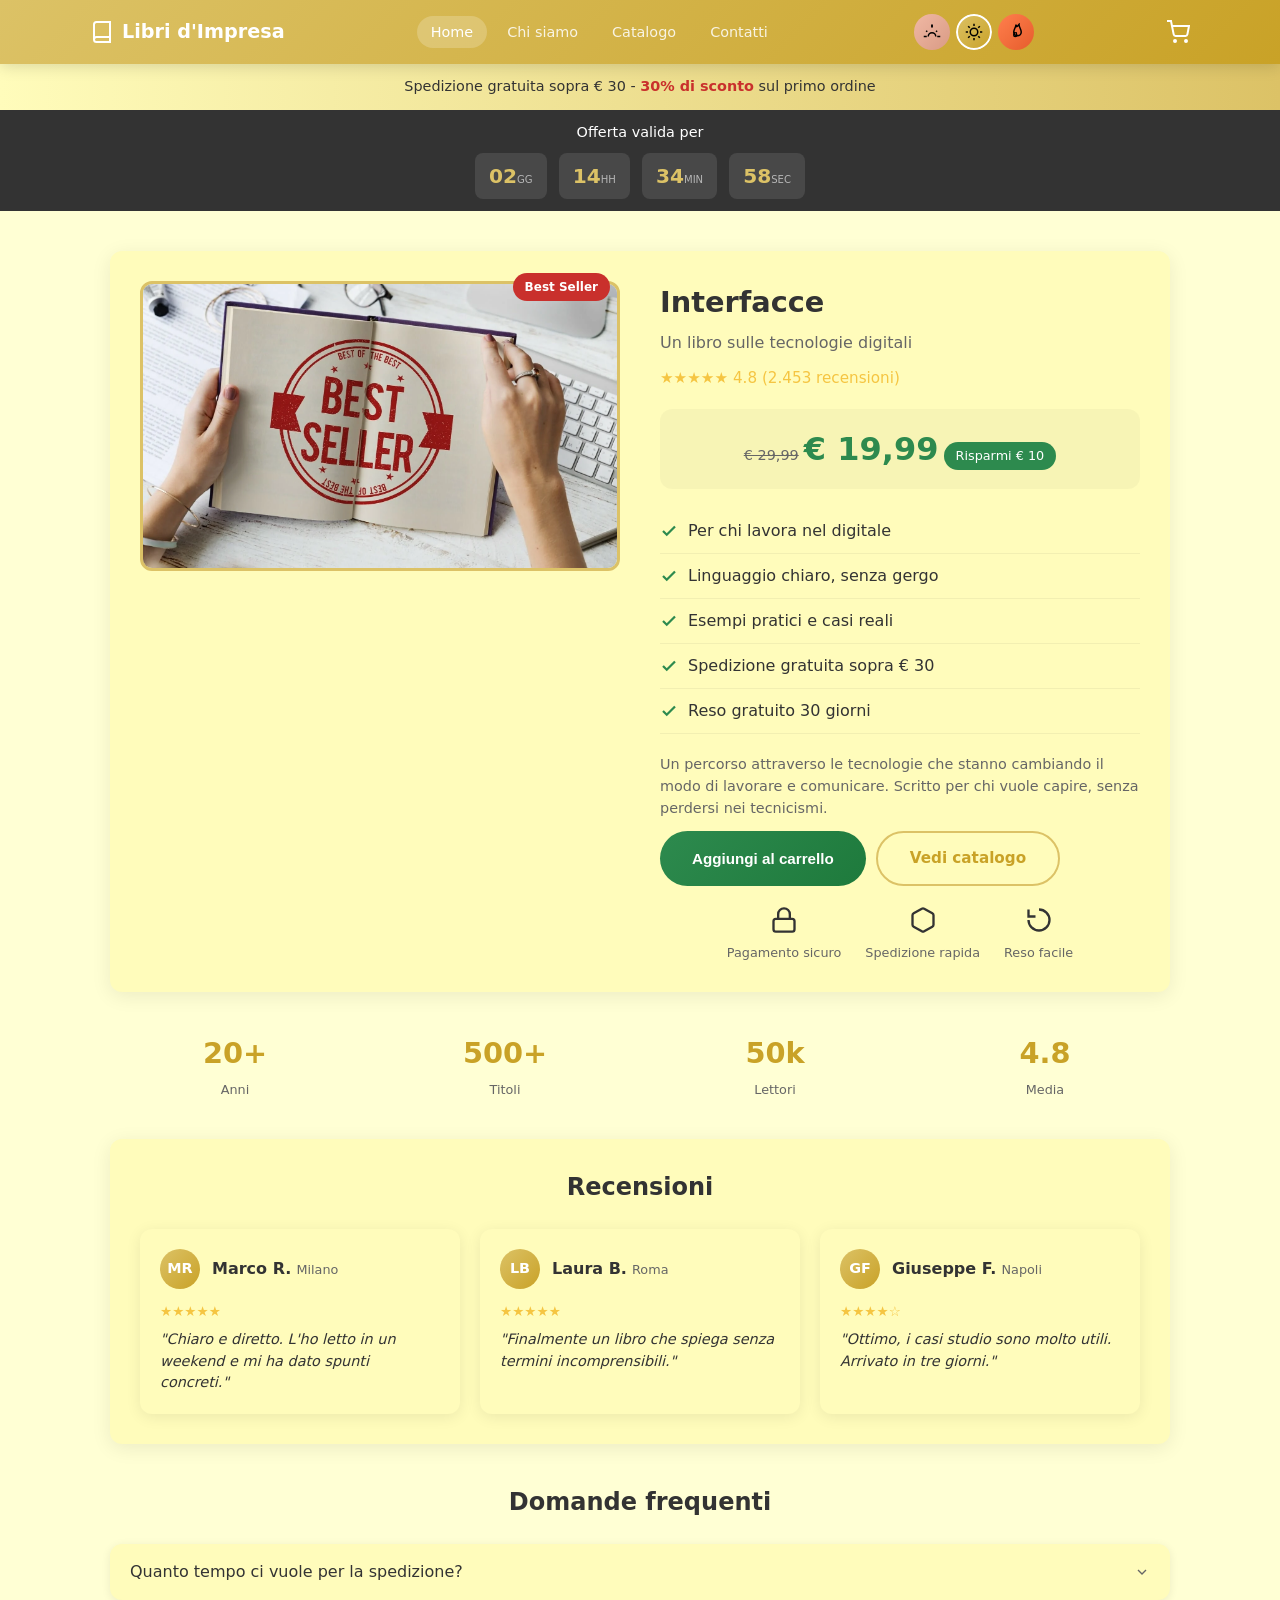
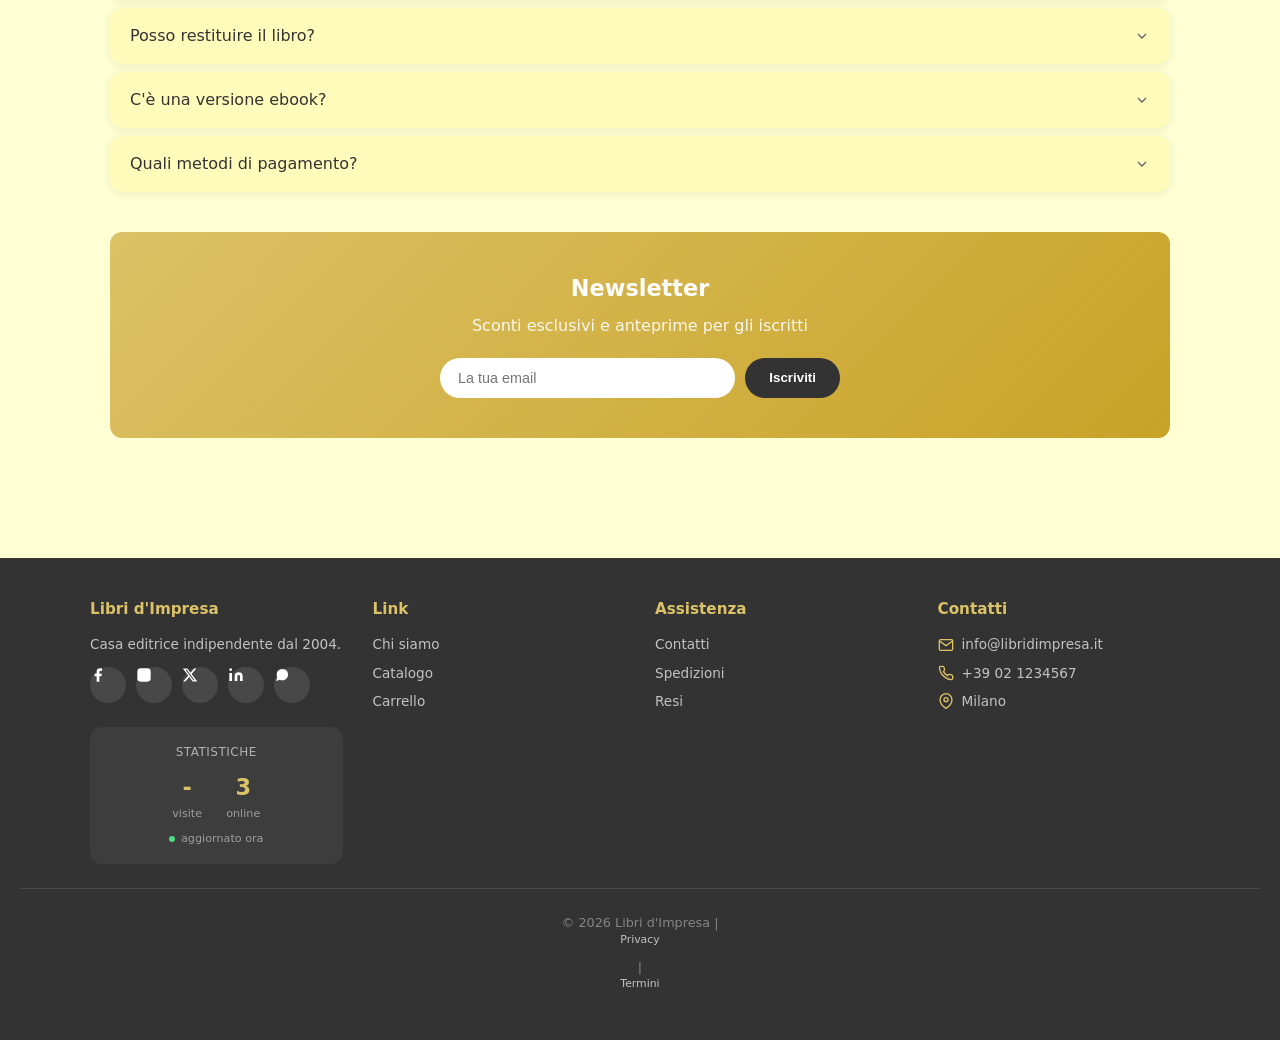
==== commit 2f4b9e5e: "Navbar trasparente con blur durante scroll" ====
--- a/index.html
+++ b/index.html
@@ -268,11 +268,12 @@
         });
         
         // Scroll
-        const prog = document.querySelector('.progress'), toTop = document.getElementById('toTop');
+        const prog = document.querySelector('.progress'), toTop = document.getElementById('toTop'), nav = document.querySelector('.navbar');
         window.addEventListener('scroll', () => {
             const y = window.scrollY, max = document.body.scrollHeight - innerHeight;
             prog.style.width = `${(y/max)*100}%`;
             toTop.classList.toggle('show', y > 300);
+            nav.classList.toggle('scrolled', y > 50);
         });
         toTop.addEventListener('click', () => {
             const start = scrollY, t0 = performance.now();
--- a/Stili.css
+++ b/Stili.css
@@ -38,7 +38,20 @@
 body { background: var(--bg); font-family: system-ui, -apple-system, sans-serif; color: var(--text); line-height: 1.5; }
 
 /* NAVBAR */
-.navbar { background: linear-gradient(135deg, var(--primary), var(--primary-dark)); padding: 14px 24px; position: sticky; top: 0; z-index: 100; box-shadow: 0 2px 15px rgba(0,0,0,0.15); }
+.navbar { 
+    background: linear-gradient(135deg, var(--primary), var(--primary-dark)); 
+    padding: 14px 24px; 
+    position: sticky; 
+    top: 0; 
+    z-index: 100; 
+    box-shadow: 0 2px 15px rgba(0,0,0,0.15); 
+    transition: opacity 0.3s ease, backdrop-filter 0.3s ease;
+}
+.navbar.scrolled {
+    opacity: 0.92;
+    backdrop-filter: blur(10px);
+    -webkit-backdrop-filter: blur(10px);
+}
 .navbar-inner { max-width: 1100px; margin: 0 auto; display: flex; justify-content: space-between; align-items: center; gap: 20px; }
 .navbar-brand { color: #fff; font-size: 1.2em; font-weight: 700; text-decoration: none; display: flex; align-items: center; gap: 8px; }
 .navbar-brand svg { width: 24px; height: 24px; }
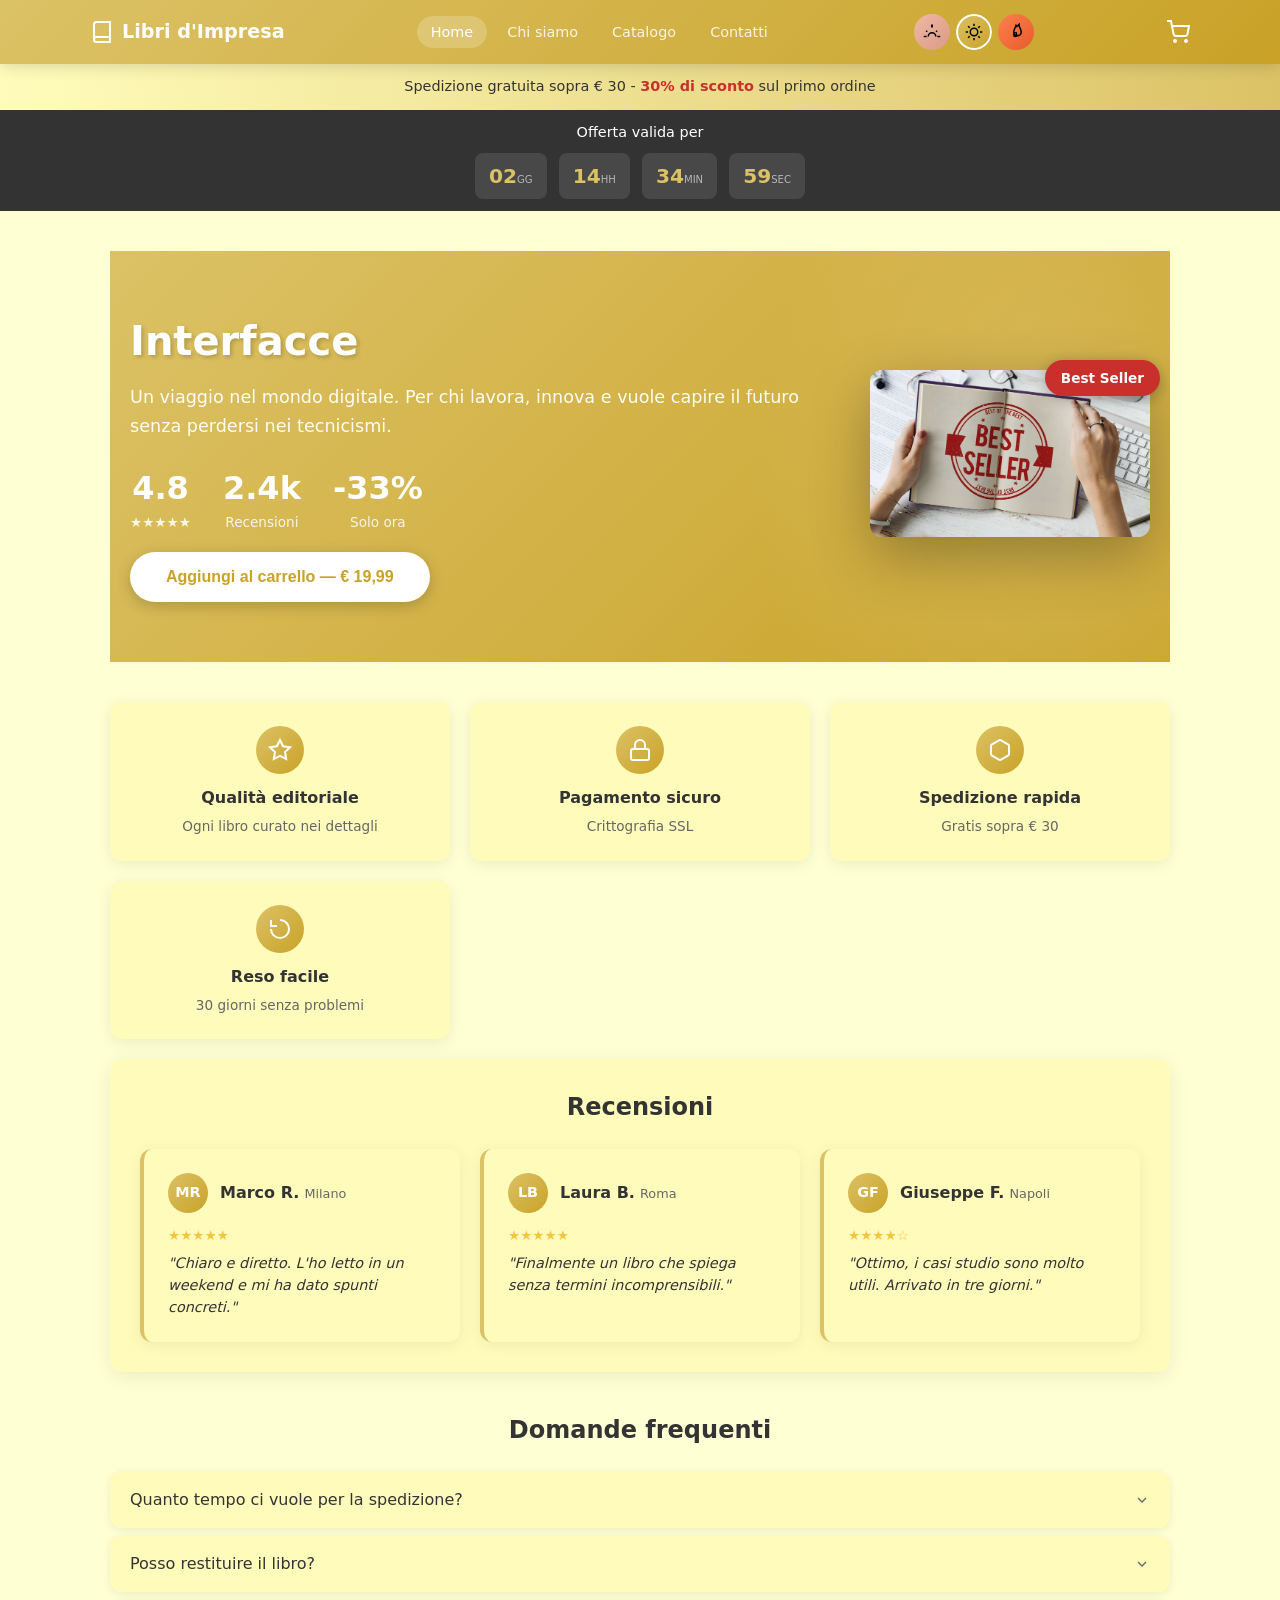
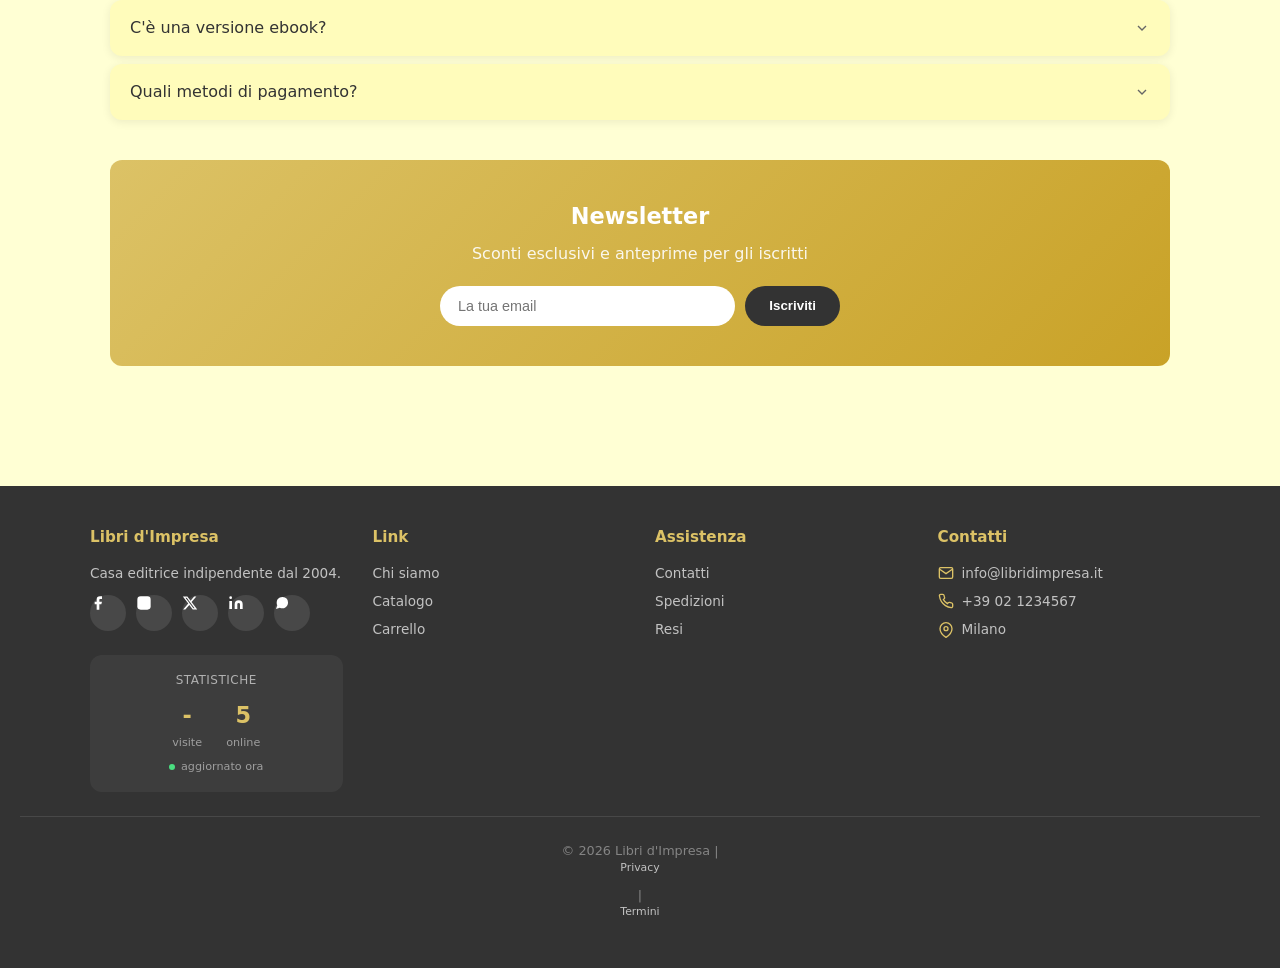
==== commit c1b689f6: "Hero banner impattante, animazioni, recensioni con hover" ====
--- a/index.html
+++ b/index.html
@@ -54,62 +54,53 @@
     </div>
     
     <main class="main">
-        <article class="card product">
-            <div class="product-image">
-                <span class="badge">Best Seller</span>
-                <img src="Livro-bestseller-blog-Divirta-c.webp" alt="Interfacce - Copertina">
-            </div>
-            <div class="product-info">
-                <h1>Interfacce</h1>
-                <p class="subtitle">Un libro sulle tecnologie digitali</p>
-                <p class="rating">★★★★★ 4.8 (2.453 recensioni)</p>
-                
-                <div class="price-box">
-                    <span class="old">€ 29,99</span>
-                    <span class="current">€ 19,99</span>
-                    <span class="save">Risparmi € 10</span>
-                </div>
-                
-                <ul class="features-list">
-                    <li><svg viewBox="0 0 24 24" fill="none" stroke="currentColor" stroke-width="3"><path d="M20 6L9 17l-5-5"/></svg>Per chi lavora nel digitale</li>
-                    <li><svg viewBox="0 0 24 24" fill="none" stroke="currentColor" stroke-width="3"><path d="M20 6L9 17l-5-5"/></svg>Linguaggio chiaro, senza gergo</li>
-                    <li><svg viewBox="0 0 24 24" fill="none" stroke="currentColor" stroke-width="3"><path d="M20 6L9 17l-5-5"/></svg>Esempi pratici e casi reali</li>
-                    <li><svg viewBox="0 0 24 24" fill="none" stroke="currentColor" stroke-width="3"><path d="M20 6L9 17l-5-5"/></svg>Spedizione gratuita sopra € 30</li>
-                    <li><svg viewBox="0 0 24 24" fill="none" stroke="currentColor" stroke-width="3"><path d="M20 6L9 17l-5-5"/></svg>Reso gratuito 30 giorni</li>
-                </ul>
-                
-                <p style="margin-bottom:12px;color:var(--muted);font-size:0.9em">Un percorso attraverso le tecnologie che stanno cambiando il modo di lavorare e comunicare. Scritto per chi vuole capire, senza perdersi nei tecnicismi.</p>
-                
-                <div style="display:flex;gap:10px;flex-wrap:wrap;">
-                    <button class="btn btn-add" onclick="Cart.add('interfacce')">Aggiungi al carrello</button>
-                    <a href="catalogo.html" class="btn btn-outline">Vedi catalogo</a>
-                </div>
-                
-                <div class="trust">
-                    <div class="trust-item">
-                        <svg viewBox="0 0 24 24" fill="none" stroke="currentColor" stroke-width="2"><rect x="3" y="11" width="18" height="11" rx="2"/><path d="M7 11V7a5 5 0 0 1 10 0v4"/></svg>
-                        <div>Pagamento sicuro</div>
-                    </div>
-                    <div class="trust-item">
-                        <svg viewBox="0 0 24 24" fill="none" stroke="currentColor" stroke-width="2"><path d="M21 16V8a2 2 0 0 0-1-1.73l-7-4a2 2 0 0 0-2 0l-7 4A2 2 0 0 0 3 8v8a2 2 0 0 0 1 1.73l7 4a2 2 0 0 0 2 0l7-4A2 2 0 0 0 21 16z"/></svg>
-                        <div>Spedizione rapida</div>
-                    </div>
-                    <div class="trust-item">
-                        <svg viewBox="0 0 24 24" fill="none" stroke="currentColor" stroke-width="2"><path d="M3 12a9 9 0 1 0 9-9"/><path d="M3 3v6h6"/></svg>
-                        <div>Reso facile</div>
-                    </div>
-                </div>
-            </div>
-        </article>
-        
-        <section class="stats">
-            <div><div class="stat-num">20+</div><div class="stat-label">Anni</div></div>
-            <div><div class="stat-num">500+</div><div class="stat-label">Titoli</div></div>
-            <div><div class="stat-num">50k</div><div class="stat-label">Lettori</div></div>
-            <div><div class="stat-num">4.8</div><div class="stat-label">Media</div></div>
-        </section>
-        
-        <section class="card mb-20">
+        <!-- HERO BANNER -->
+        <div class="hero-banner">
+            <div class="hero-banner-content">
+                <div class="hero-text">
+                    <h1>Interfacce</h1>
+                    <p>Un viaggio nel mondo digitale. Per chi lavora, innova e vuole capire il futuro senza perdersi nei tecnicismi.</p>
+                    <div class="hero-stats">
+                        <div class="hero-stat"><div class="hero-stat-num">4.8</div><div class="hero-stat-label">★★★★★</div></div>
+                        <div class="hero-stat"><div class="hero-stat-num">2.4k</div><div class="hero-stat-label">Recensioni</div></div>
+                        <div class="hero-stat"><div class="hero-stat-num">-33%</div><div class="hero-stat-label">Solo ora</div></div>
+                    </div>
+                    <div style="display:flex;gap:12px;flex-wrap:wrap;margin-top:20px;">
+                        <button class="btn" onclick="Cart.add('interfacce')">Aggiungi al carrello — € 19,99</button>
+                    </div>
+                </div>
+                <div class="hero-image" style="position:relative;">
+                    <span class="hero-badge">Best Seller</span>
+                    <img src="Livro-bestseller-blog-Divirta-c.webp" alt="Interfacce">
+                </div>
+            </div>
+        </div>
+        
+        <!-- FEATURES COMPATTE -->
+        <section class="features-grid mb-20">
+            <div class="feature">
+                <div class="feature-icon"><svg viewBox="0 0 24 24" fill="none" stroke="currentColor" stroke-width="2"><path d="M12 2l3.09 6.26L22 9.27l-5 4.87 1.18 6.88L12 17.77l-6.18 3.25L7 14.14 2 9.27l6.91-1.01L12 2z"/></svg></div>
+                <h3 class="feature-title">Qualità editoriale</h3>
+                <p class="feature-desc">Ogni libro curato nei dettagli</p>
+            </div>
+            <div class="feature">
+                <div class="feature-icon"><svg viewBox="0 0 24 24" fill="none" stroke="currentColor" stroke-width="2"><rect x="3" y="11" width="18" height="11" rx="2"/><path d="M7 11V7a5 5 0 0 1 10 0v4"/></svg></div>
+                <h3 class="feature-title">Pagamento sicuro</h3>
+                <p class="feature-desc">Crittografia SSL</p>
+            </div>
+            <div class="feature">
+                <div class="feature-icon"><svg viewBox="0 0 24 24" fill="none" stroke="currentColor" stroke-width="2"><path d="M21 16V8a2 2 0 0 0-1-1.73l-7-4a2 2 0 0 0-2 0l-7 4A2 2 0 0 0 3 8v8a2 2 0 0 0 1 1.73l7 4a2 2 0 0 0 2 0l7-4A2 2 0 0 0 21 16z"/></svg></div>
+                <h3 class="feature-title">Spedizione rapida</h3>
+                <p class="feature-desc">Gratis sopra € 30</p>
+            </div>
+            <div class="feature">
+                <div class="feature-icon"><svg viewBox="0 0 24 24" fill="none" stroke="currentColor" stroke-width="2"><path d="M3 12a9 9 0 1 0 9-9"/><path d="M3 3v6h6"/></svg></div>
+                <h3 class="feature-title">Reso facile</h3>
+                <p class="feature-desc">30 giorni senza problemi</p>
+            </div>
+        </section>
+        
+        <section class="card mb-20 fade-in">
             <h2 class="section-title">Recensioni</h2>
             <div class="reviews-grid">
                 <div class="review">
@@ -139,7 +130,7 @@
             </div>
         </section>
         
-        <section class="faq mb-20">
+        <section class="faq mb-20 fade-in">
             <h2 class="section-title">Domande frequenti</h2>
             <div class="faq-item">
                 <div class="faq-q">Quanto tempo ci vuole per la spedizione?<svg viewBox="0 0 24 24" fill="none" stroke="currentColor" stroke-width="2"><path d="M6 9l6 6 6-6"/></svg></div>
@@ -159,7 +150,7 @@
             </div>
         </section>
         
-        <section class="newsletter">
+        <section class="newsletter fade-in">
             <h2>Newsletter</h2>
             <p>Sconti esclusivi e anteprime per gli iscritti</p>
             <form id="newsletterForm">
--- a/Stili.css
+++ b/Stili.css
@@ -89,6 +89,112 @@
 .main { max-width: 1100px; margin: 0 auto; padding: 40px 20px; }
 .card { background: var(--card); border-radius: var(--radius); padding: 30px; box-shadow: 0 4px 20px var(--shadow); }
 
+/* HERO BANNER */
+.hero-banner {
+    background: linear-gradient(135deg, var(--primary), var(--primary-dark));
+    padding: 60px 20px;
+    margin-bottom: 40px;
+    position: relative;
+    overflow: hidden;
+}
+.hero-banner::before {
+    content: '';
+    position: absolute;
+    top: -50%;
+    right: -20%;
+    width: 60%;
+    height: 200%;
+    background: radial-gradient(ellipse, rgba(255,255,255,0.15) 0%, transparent 70%);
+    pointer-events: none;
+}
+.hero-banner-content {
+    max-width: 1100px;
+    margin: 0 auto;
+    display: flex;
+    align-items: center;
+    justify-content: space-between;
+    gap: 40px;
+    flex-wrap: wrap;
+    position: relative;
+    z-index: 1;
+}
+.hero-text { flex: 1; min-width: 280px; color: #fff; }
+.hero-text h1 { font-size: 2.5em; margin-bottom: 12px; text-shadow: 2px 2px 4px rgba(0,0,0,0.2); }
+.hero-text p { font-size: 1.1em; opacity: 0.95; margin-bottom: 24px; line-height: 1.6; }
+.hero-text .btn { 
+    background: #fff; 
+    color: var(--primary-dark); 
+    font-size: 1em;
+    padding: 16px 36px;
+    box-shadow: 0 4px 15px rgba(0,0,0,0.2);
+}
+.hero-text .btn:hover { 
+    transform: translateY(-3px); 
+    box-shadow: 0 8px 25px rgba(0,0,0,0.3); 
+}
+.hero-stats {
+    display: flex;
+    gap: 32px;
+    margin-top: 24px;
+}
+.hero-stat { text-align: center; }
+.hero-stat-num { font-size: 2em; font-weight: 700; }
+.hero-stat-label { font-size: 0.85em; opacity: 0.85; }
+
+.hero-image { 
+    flex: 0 0 280px; 
+    text-align: center;
+    animation: float 4s ease-in-out infinite;
+}
+.hero-image img {
+    max-width: 100%;
+    border-radius: var(--radius);
+    box-shadow: 0 20px 60px rgba(0,0,0,0.3);
+    transition: transform 0.3s ease;
+}
+.hero-image img:hover { transform: scale(1.05) rotate(-2deg); }
+.hero-badge {
+    position: absolute;
+    top: -10px;
+    right: -10px;
+    background: var(--danger);
+    color: #fff;
+    padding: 8px 16px;
+    border-radius: 20px;
+    font-weight: 700;
+    font-size: 0.85em;
+    box-shadow: 0 4px 15px rgba(0,0,0,0.3);
+}
+
+@keyframes float {
+    0%, 100% { transform: translateY(0); }
+    50% { transform: translateY(-15px); }
+}
+
+/* ANIMAZIONI */
+@keyframes float {
+    0%, 100% { transform: translateY(0); }
+    50% { transform: translateY(-15px); }
+}
+
+@keyframes fadeInUp {
+    from { opacity: 0; transform: translateY(30px); }
+    to { opacity: 1; transform: translateY(0); }
+}
+
+.fade-in { animation: fadeInUp 0.6s ease forwards; }
+.fade-in-delay-1 { animation-delay: 0.1s; }
+.fade-in-delay-2 { animation-delay: 0.2s; }
+.fade-in-delay-3 { animation-delay: 0.3s; }
+
+@media (max-width: 768px) {
+    .hero-banner { padding: 40px 20px; }
+    .hero-banner-content { flex-direction: column-reverse; text-align: center; }
+    .hero-text h1 { font-size: 1.8em; }
+    .hero-stats { justify-content: center; }
+    .hero-image { flex: 0 0 auto; }
+}
+
 /* HERO PRODUCT */
 .product { display: grid; grid-template-columns: 1fr 1fr; gap: 40px; align-items: start; }
 @media (max-width: 768px) { .product { grid-template-columns: 1fr; } }
@@ -126,7 +232,18 @@
 .section-title { font-size: 1.5em; margin-bottom: 24px; text-align: center; }
 .reviews-grid, .features-grid, .catalog-grid, .team-grid { display: grid; grid-template-columns: repeat(auto-fit, minmax(260px, 1fr)); gap: 20px; }
 
-.review { background: var(--card); padding: 20px; border-radius: var(--radius); box-shadow: 0 3px 15px var(--shadow); }
+.review { 
+    background: var(--card); 
+    padding: 24px; 
+    border-radius: var(--radius); 
+    box-shadow: 0 3px 15px var(--shadow); 
+    transition: transform 0.2s ease, box-shadow 0.2s ease;
+    border-left: 4px solid var(--primary);
+}
+.review:hover { 
+    transform: translateY(-4px); 
+    box-shadow: 0 8px 25px var(--shadow); 
+}
 .review-head { display: flex; align-items: center; gap: 12px; margin-bottom: 12px; }
 .review-avatar { width: 40px; height: 40px; border-radius: 50%; background: linear-gradient(135deg, var(--primary), var(--primary-dark)); display: flex; align-items: center; justify-content: center; color: #fff; font-weight: 600; font-size: 0.9em; }
 .review-stars { color: #f5c542; font-size: 0.85em; margin-bottom: 8px; }
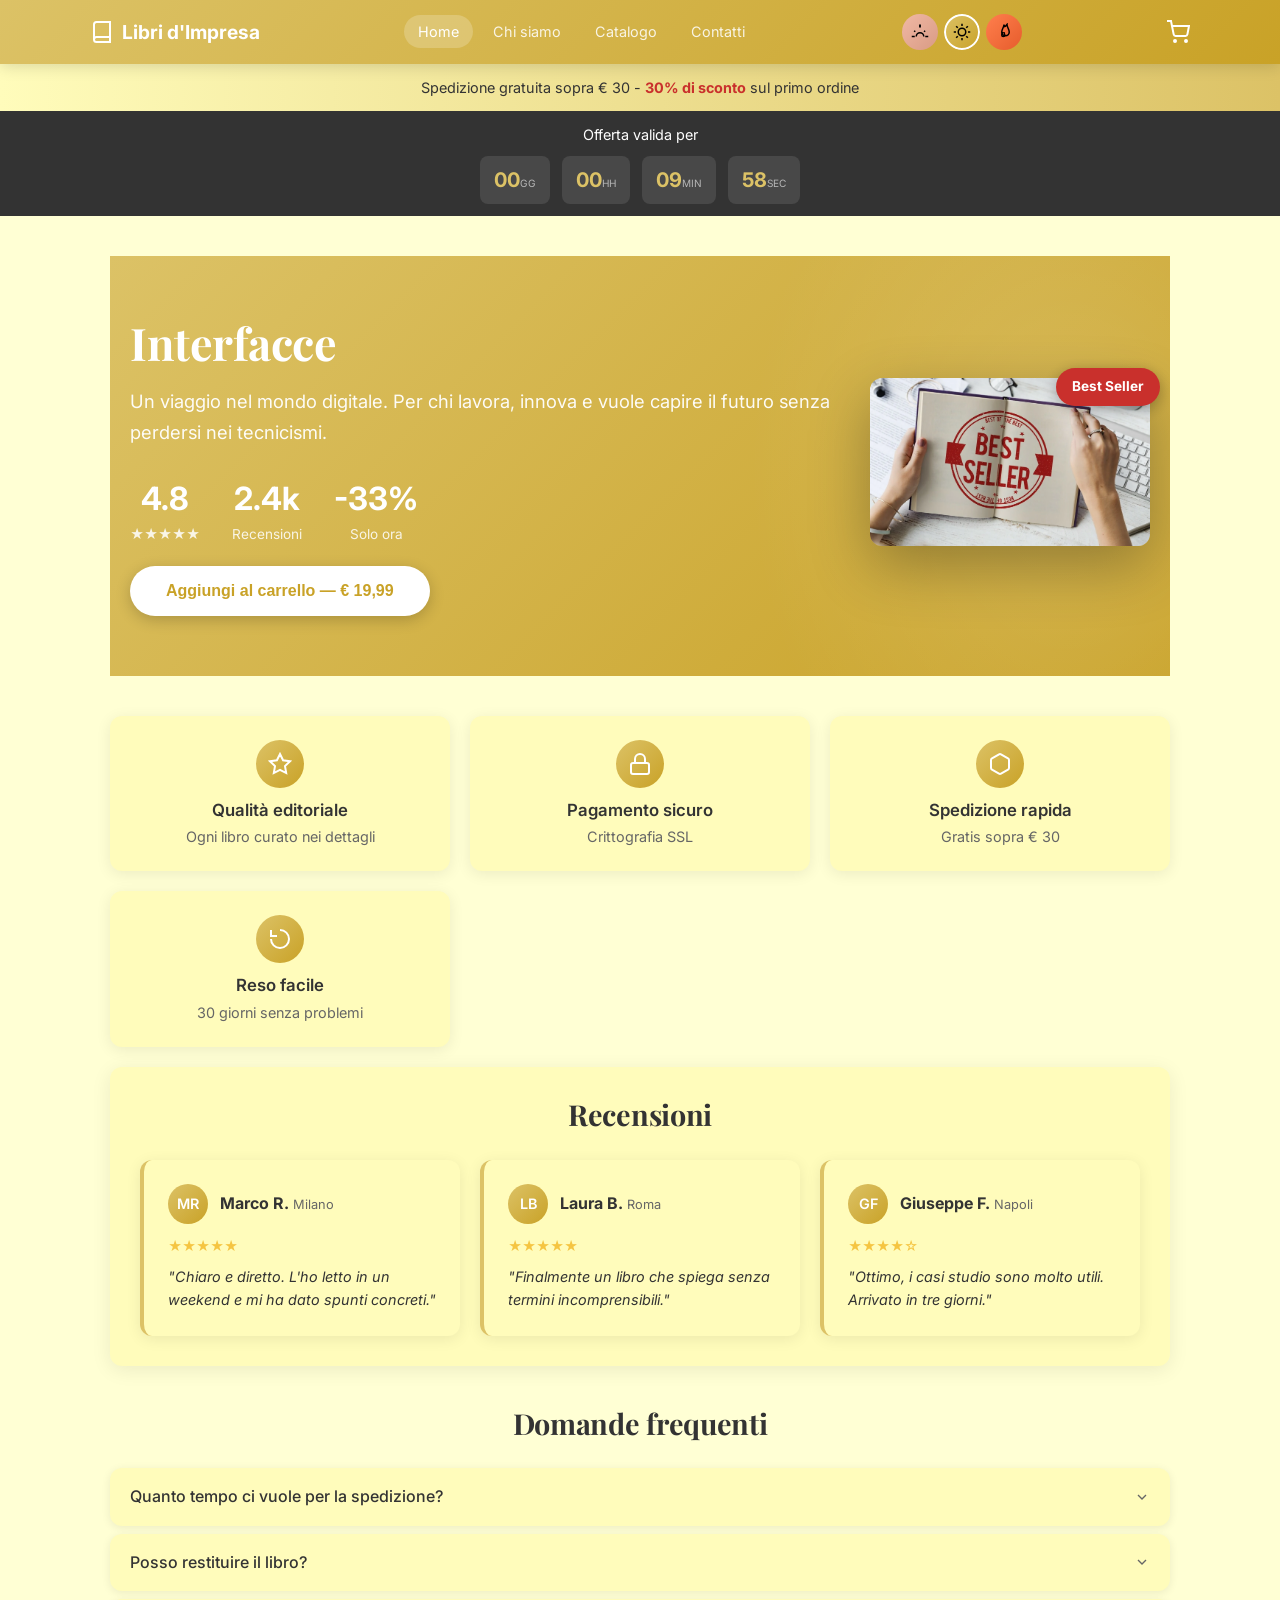
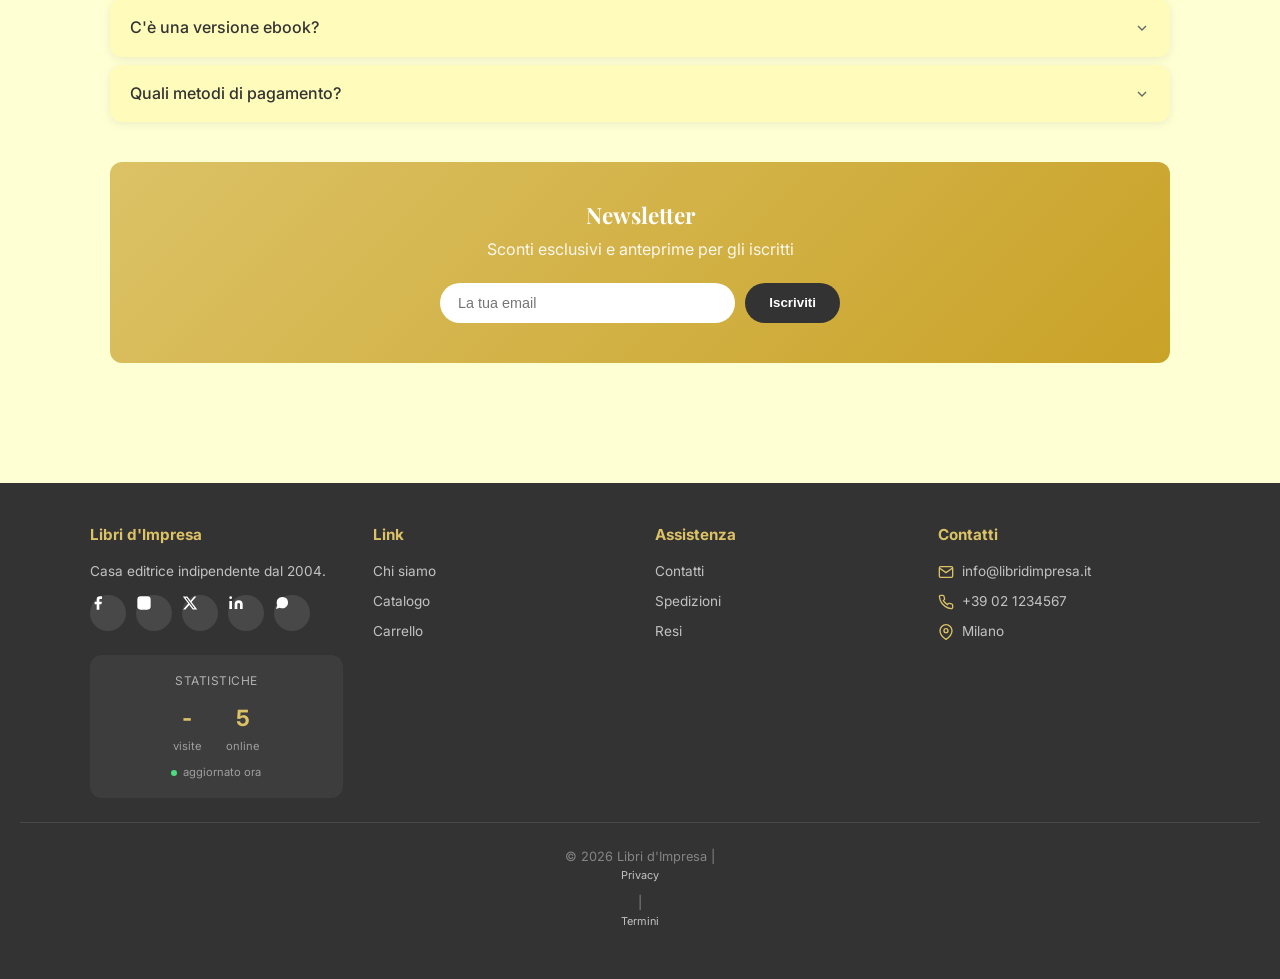
==== commit 2a86ce34: "Countdown 10 min con animazione shake + ghigliottina" ====
--- a/index.html
+++ b/index.html
@@ -237,17 +237,39 @@
             document.getElementById('contactCity').textContent = CONFIG.sito.citta;
         }
         
-        // Countdown
-        const end = localStorage.getItem('cdEnd') || (localStorage.setItem('cdEnd', Date.now() + 2*86400000 + 14*3600000 + 35*60000), localStorage.getItem('cdEnd'));
+        // Countdown - 10 minuti
+        let end = localStorage.getItem('cdEnd');
+        if (!end || parseInt(end) < Date.now()) {
+            end = Date.now() + 10 * 60 * 1000;
+            localStorage.setItem('cdEnd', end);
+        }
+        end = parseInt(end);
+        
+        const cdEl = document.getElementById('countdown');
+        const promoEl = document.getElementById('promo');
+        
         const cd = () => {
             const d = end - Date.now();
-            if (d <= 0) { document.getElementById('countdown').classList.add('hidden'); document.getElementById('promo').classList.add('hidden'); return; }
+            if (d <= 0) {
+                clearInterval(cdInterval);
+                // Shake poi fall
+                cdEl.classList.add('shake');
+                setTimeout(() => {
+                    cdEl.classList.remove('shake');
+                    cdEl.classList.add('fall');
+                    setTimeout(() => {
+                        cdEl.style.display = 'none';
+                        promoEl.style.display = 'none';
+                    }, 1000);
+                }, 500);
+                return;
+            }
             document.getElementById('d').textContent = String(Math.floor(d/86400000)).padStart(2,'0');
             document.getElementById('h').textContent = String(Math.floor((d%86400000)/3600000)).padStart(2,'0');
             document.getElementById('m').textContent = String(Math.floor((d%3600000)/60000)).padStart(2,'0');
             document.getElementById('s').textContent = String(Math.floor((d%60000)/1000)).padStart(2,'0');
         };
-        setInterval(cd, 1000); cd();
+        const cdInterval = setInterval(cd, 1000); cd();
         
         // FAQ
         document.querySelectorAll('.faq-q').forEach(q => q.addEventListener('click', () => q.parentElement.classList.toggle('open')));
--- a/Stili.css
+++ b/Stili.css
@@ -1,3 +1,5 @@
+@import url('https://fonts.googleapis.com/css2?family=Inter:wght@400;500;600;700&family=Playfair+Display:wght@600;700&display=swap');
+
 :root {
     --primary: #dcc266;
     --primary-dark: #c9a227;
@@ -35,7 +37,16 @@
 
 * { box-sizing: border-box; margin: 0; padding: 0; }
 html { scroll-behavior: smooth; }
-body { background: var(--bg); font-family: system-ui, -apple-system, sans-serif; color: var(--text); line-height: 1.5; }
+body { 
+    background: var(--bg); 
+    font-family: 'Inter', -apple-system, BlinkMacSystemFont, sans-serif; 
+    color: var(--text); 
+    line-height: 1.6;
+    font-size: 16px;
+    -webkit-font-smoothing: antialiased;
+    -moz-osx-font-smoothing: grayscale;
+}
+h1, h2, h3 { font-family: 'Playfair Display', Georgia, serif; font-weight: 700; line-height: 1.2; }
 
 /* NAVBAR */
 .navbar { 
@@ -79,7 +90,28 @@
 .banner.hidden { max-height: 0; padding: 0; opacity: 0; overflow: hidden; }
 .promo-banner { background: linear-gradient(90deg, var(--card), var(--primary)); color: var(--text); }
 .promo-banner .highlight { color: var(--danger); font-weight: 700; }
-.countdown-banner { background: var(--text); color: #fff; }
+.countdown-banner { 
+    background: var(--text); 
+    color: #fff; 
+    position: relative;
+    transform-origin: top center;
+}
+.countdown-banner.shake {
+    animation: shake 0.5s ease-in-out;
+}
+.countdown-banner.fall {
+    animation: guillotine 1s ease-in forwards;
+}
+@keyframes shake {
+    0%, 100% { transform: translateX(0) rotate(0deg); }
+    10%, 30%, 50%, 70%, 90% { transform: translateX(-5px) rotate(-1deg); }
+    20%, 40%, 60%, 80% { transform: translateX(5px) rotate(1deg); }
+}
+@keyframes guillotine {
+    0% { transform: translateY(0) rotate(0deg); opacity: 1; max-height: 200px; }
+    30% { transform: translateY(10px) rotate(8deg); }
+    100% { transform: translateY(300px) rotate(25deg); opacity: 0; max-height: 0; padding: 0; }
+}
 .countdown-banner .timer { display: inline-flex; gap: 12px; margin-top: 10px; }
 .countdown-banner .time-block { background: rgba(255,255,255,0.1); padding: 8px 14px; border-radius: 8px; min-width: 50px; }
 .countdown-banner .number { font-size: 1.4em; font-weight: 700; color: var(--primary); }
@@ -119,8 +151,8 @@
     z-index: 1;
 }
 .hero-text { flex: 1; min-width: 280px; color: #fff; }
-.hero-text h1 { font-size: 2.5em; margin-bottom: 12px; text-shadow: 2px 2px 4px rgba(0,0,0,0.2); }
-.hero-text p { font-size: 1.1em; opacity: 0.95; margin-bottom: 24px; line-height: 1.6; }
+.hero-text h1 { font-size: 2.8em; margin-bottom: 16px; letter-spacing: -0.5px; }
+.hero-text p { font-size: 1.15em; opacity: 0.95; margin-bottom: 24px; line-height: 1.7; font-weight: 400; }
 .hero-text .btn { 
     background: #fff; 
     color: var(--primary-dark); 
@@ -229,7 +261,12 @@
 .stat-label { font-size: 0.8em; color: var(--muted); margin-top: 4px; }
 
 /* SECTIONS */
-.section-title { font-size: 1.5em; margin-bottom: 24px; text-align: center; }
+.section-title { 
+    font-size: 1.8em; 
+    margin-bottom: 28px; 
+    text-align: center; 
+    letter-spacing: -0.3px;
+}
 .reviews-grid, .features-grid, .catalog-grid, .team-grid { display: grid; grid-template-columns: repeat(auto-fit, minmax(260px, 1fr)); gap: 20px; }
 
 .review { 
@@ -252,8 +289,8 @@
 .feature { background: var(--card); padding: 24px; border-radius: var(--radius); text-align: center; box-shadow: 0 3px 15px var(--shadow); }
 .feature-icon { width: 48px; height: 48px; margin: 0 auto 12px; background: linear-gradient(135deg, var(--primary), var(--primary-dark)); border-radius: 50%; display: flex; align-items: center; justify-content: center; }
 .feature-icon svg { width: 24px; height: 24px; stroke: #fff; }
-.feature-title { font-size: 1em; margin-bottom: 6px; }
-.feature-desc { font-size: 0.85em; color: var(--muted); }
+.feature-title { font-size: 1.05em; margin-bottom: 6px; font-family: 'Inter', sans-serif; font-weight: 600; }
+.feature-desc { font-size: 0.9em; color: var(--muted); line-height: 1.5; }
 
 /* FAQ */
 .faq { margin: 40px 0; }
@@ -328,9 +365,9 @@
 .book:hover { transform: translateY(-4px); }
 .book-cover { width: 100%; height: 240px; object-fit: cover; background: linear-gradient(135deg, var(--primary), var(--primary-dark)); }
 .book-body { padding: 18px; }
-.book-title { font-size: 1em; margin-bottom: 4px; }
-.book-author { font-size: 0.8em; color: var(--muted); margin-bottom: 10px; }
-.book-price { font-size: 1.1em; font-weight: 700; color: var(--success); }
+.book-title { font-size: 1.05em; margin-bottom: 4px; font-weight: 600; }
+.book-author { font-size: 0.85em; color: var(--muted); margin-bottom: 10px; }
+.book-price { font-size: 1.15em; font-weight: 700; color: var(--success); }
 
 /* TEAM */
 .team { background: var(--card); padding: 24px; border-radius: var(--radius); text-align: center; }
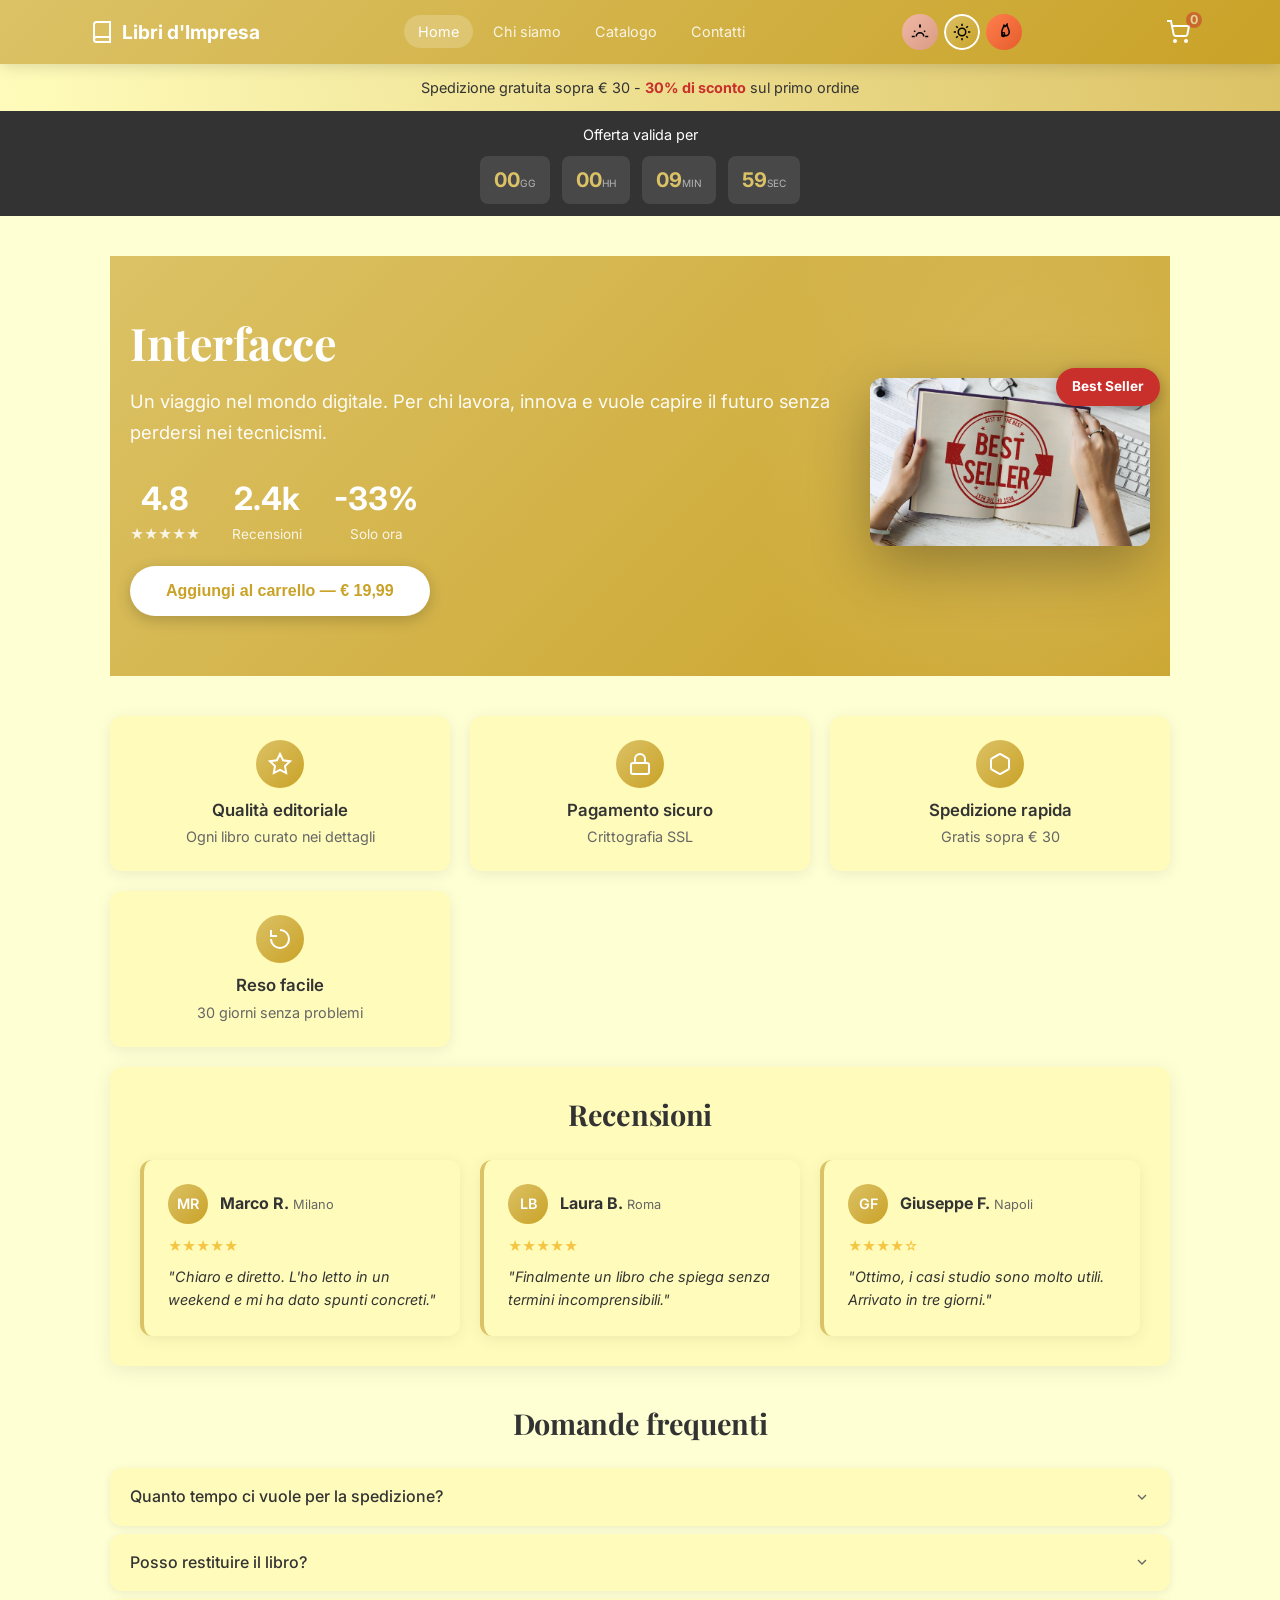
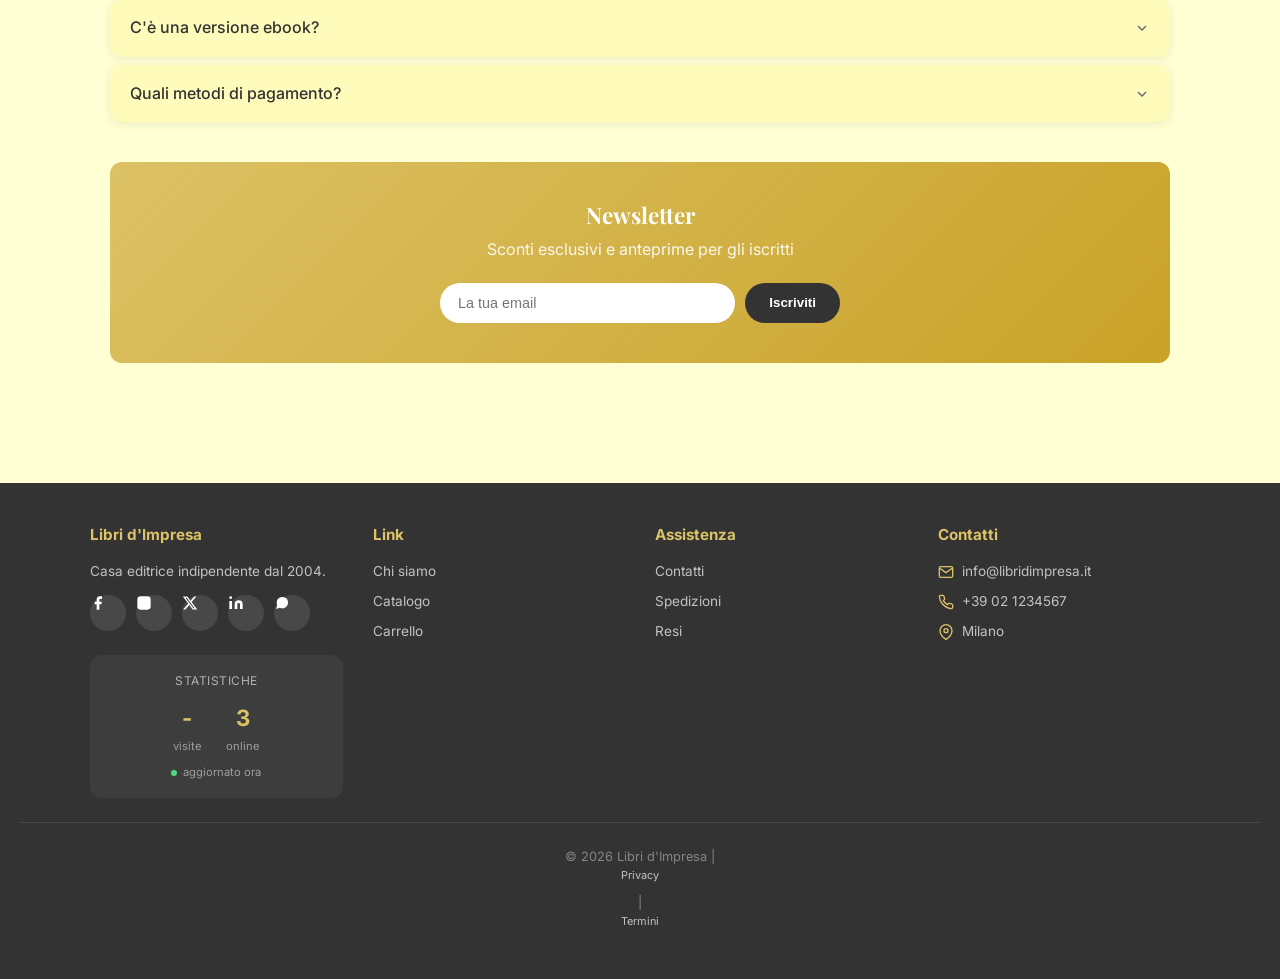
==== commit f5053087: "Fix countdown 10 min, badge carrello sempre visibile" ====
--- a/index.html
+++ b/index.html
@@ -237,11 +237,12 @@
             document.getElementById('contactCity').textContent = CONFIG.sito.citta;
         }
         
-        // Countdown - 10 minuti
-        let end = localStorage.getItem('cdEnd');
-        if (!end || parseInt(end) < Date.now()) {
-            end = Date.now() + 10 * 60 * 1000;
-            localStorage.setItem('cdEnd', end);
+        // Countdown - 10 minuti (versione 2 per forzare reset)
+        const CD_VERSION = 'v2';
+        let end = localStorage.getItem('cdEnd_' + CD_VERSION);
+        if (!end) {
+            end = Date.now() + 10 * 60 * 1000; // 10 minuti
+            localStorage.setItem('cdEnd_' + CD_VERSION, end);
         }
         end = parseInt(end);
         
--- a/Stili.css
+++ b/Stili.css
@@ -391,11 +391,11 @@
 
 /* CART BADGE */
 .cart-badge { position: relative; }
-.cart-badge[data-count]:not([data-count="0"])::after { 
+.cart-badge[data-count]::after { 
     content: attr(data-count); 
     position: absolute; 
     top: -8px; 
-    right: -8px; 
+    right: -12px; 
     background: var(--danger); 
     color: #fff; 
     font-size: 0.65em; 
@@ -406,6 +406,9 @@
     display: flex; 
     align-items: center; 
     justify-content: center; 
+}
+.cart-badge[data-count="0"]::after { 
+    opacity: 0.5; 
 }
 
 /* CART NOTIFICATION */
